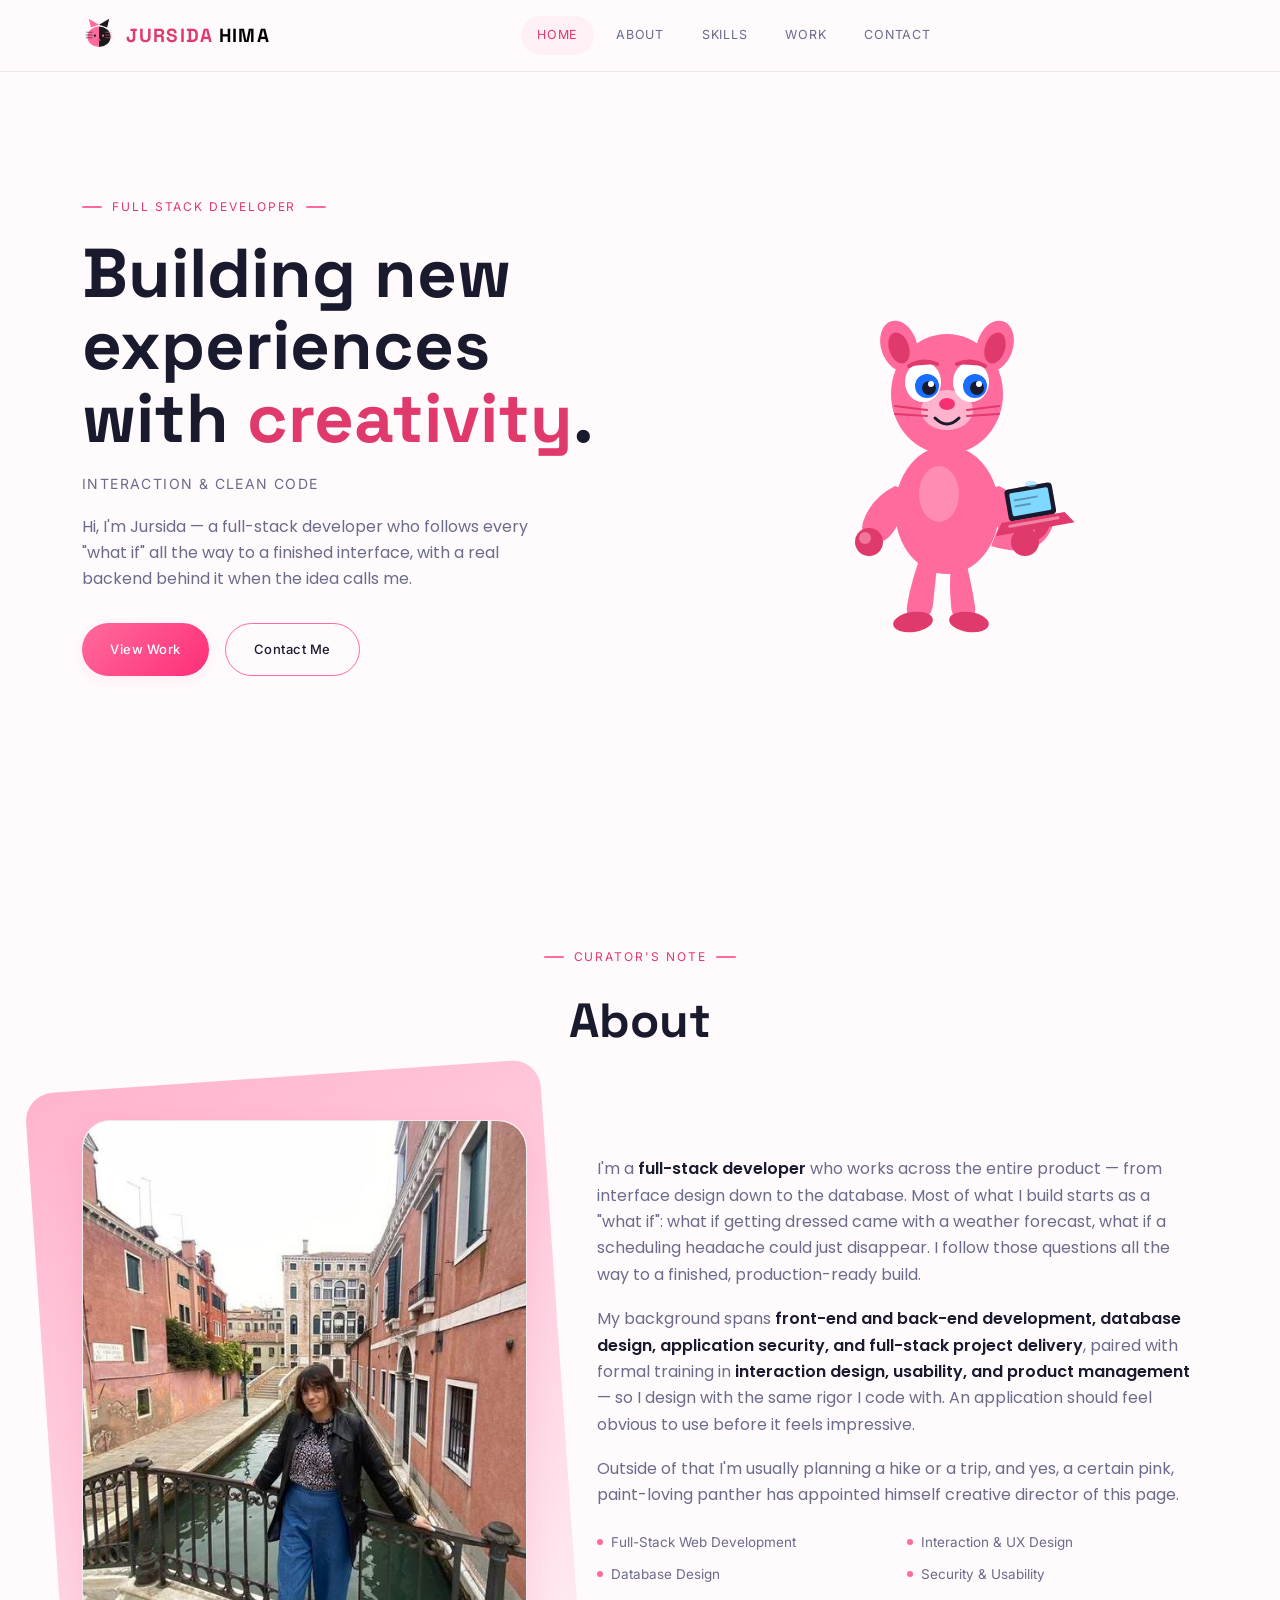
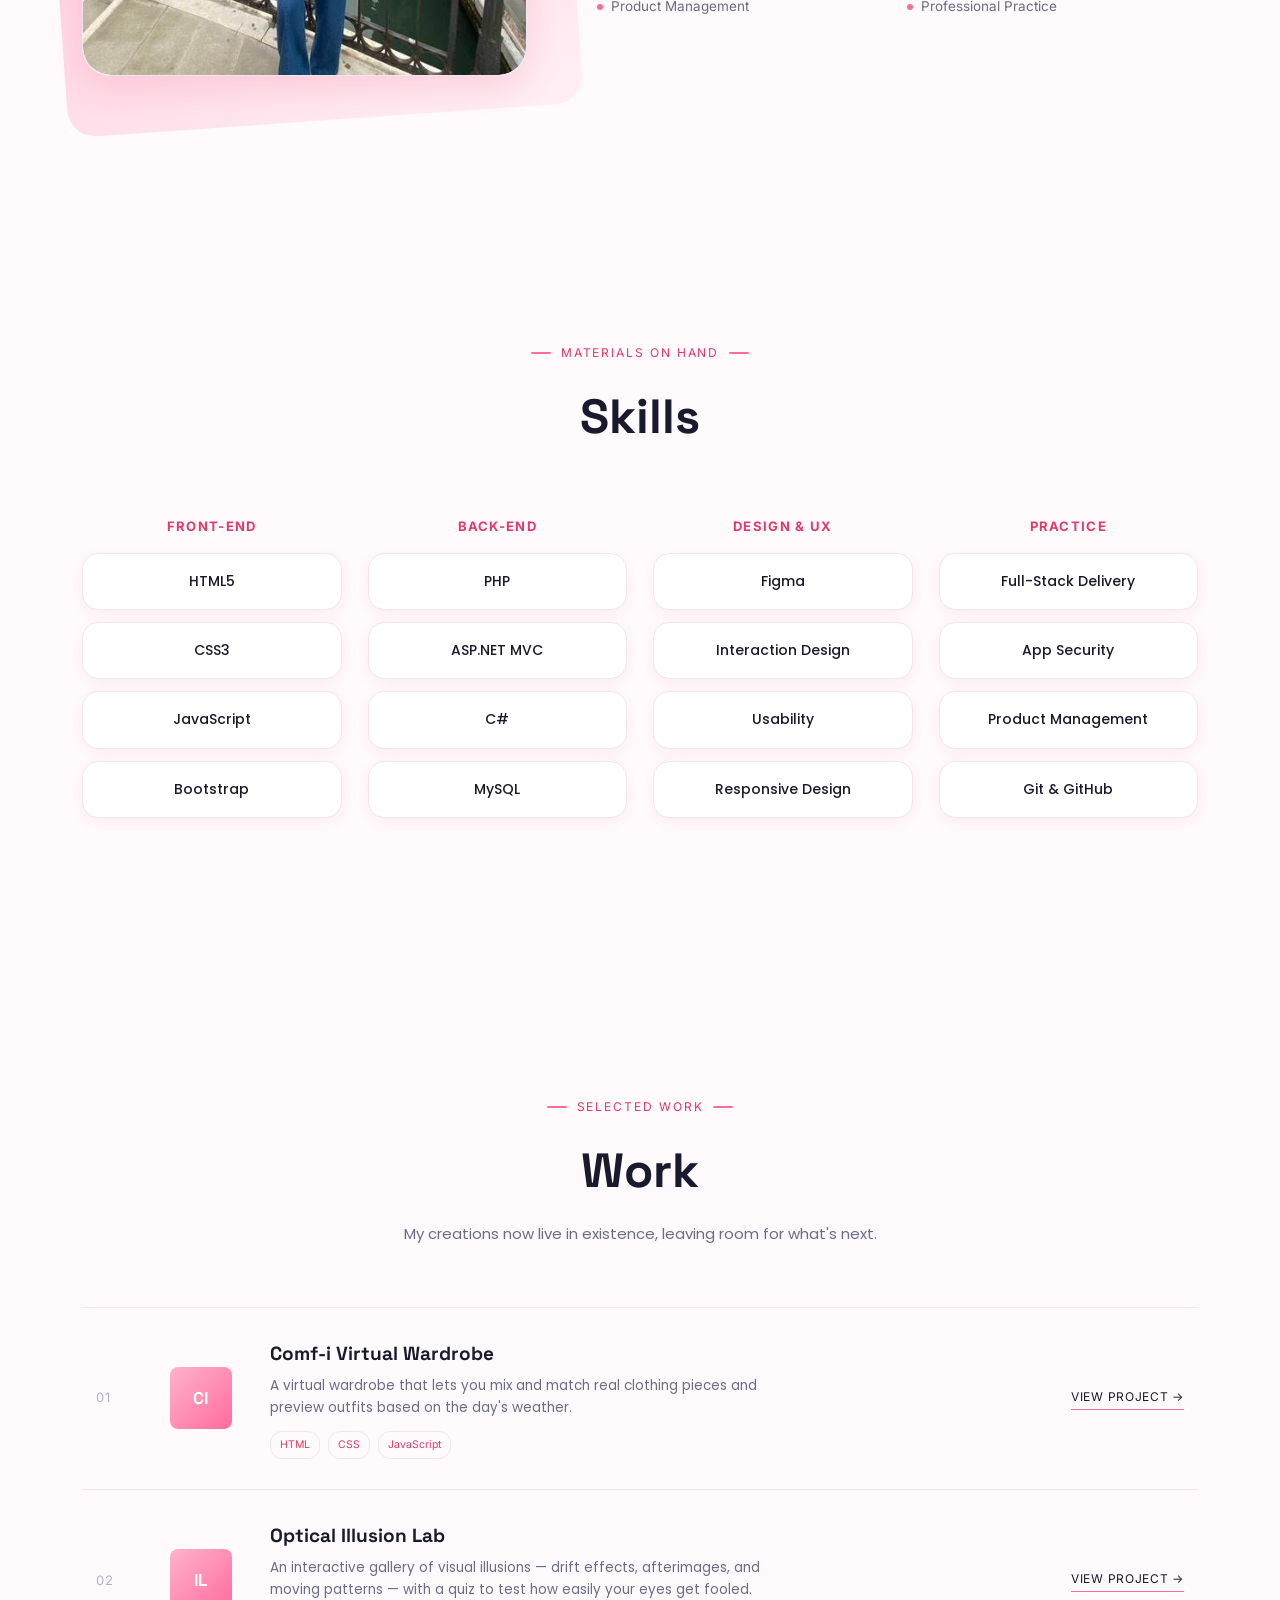
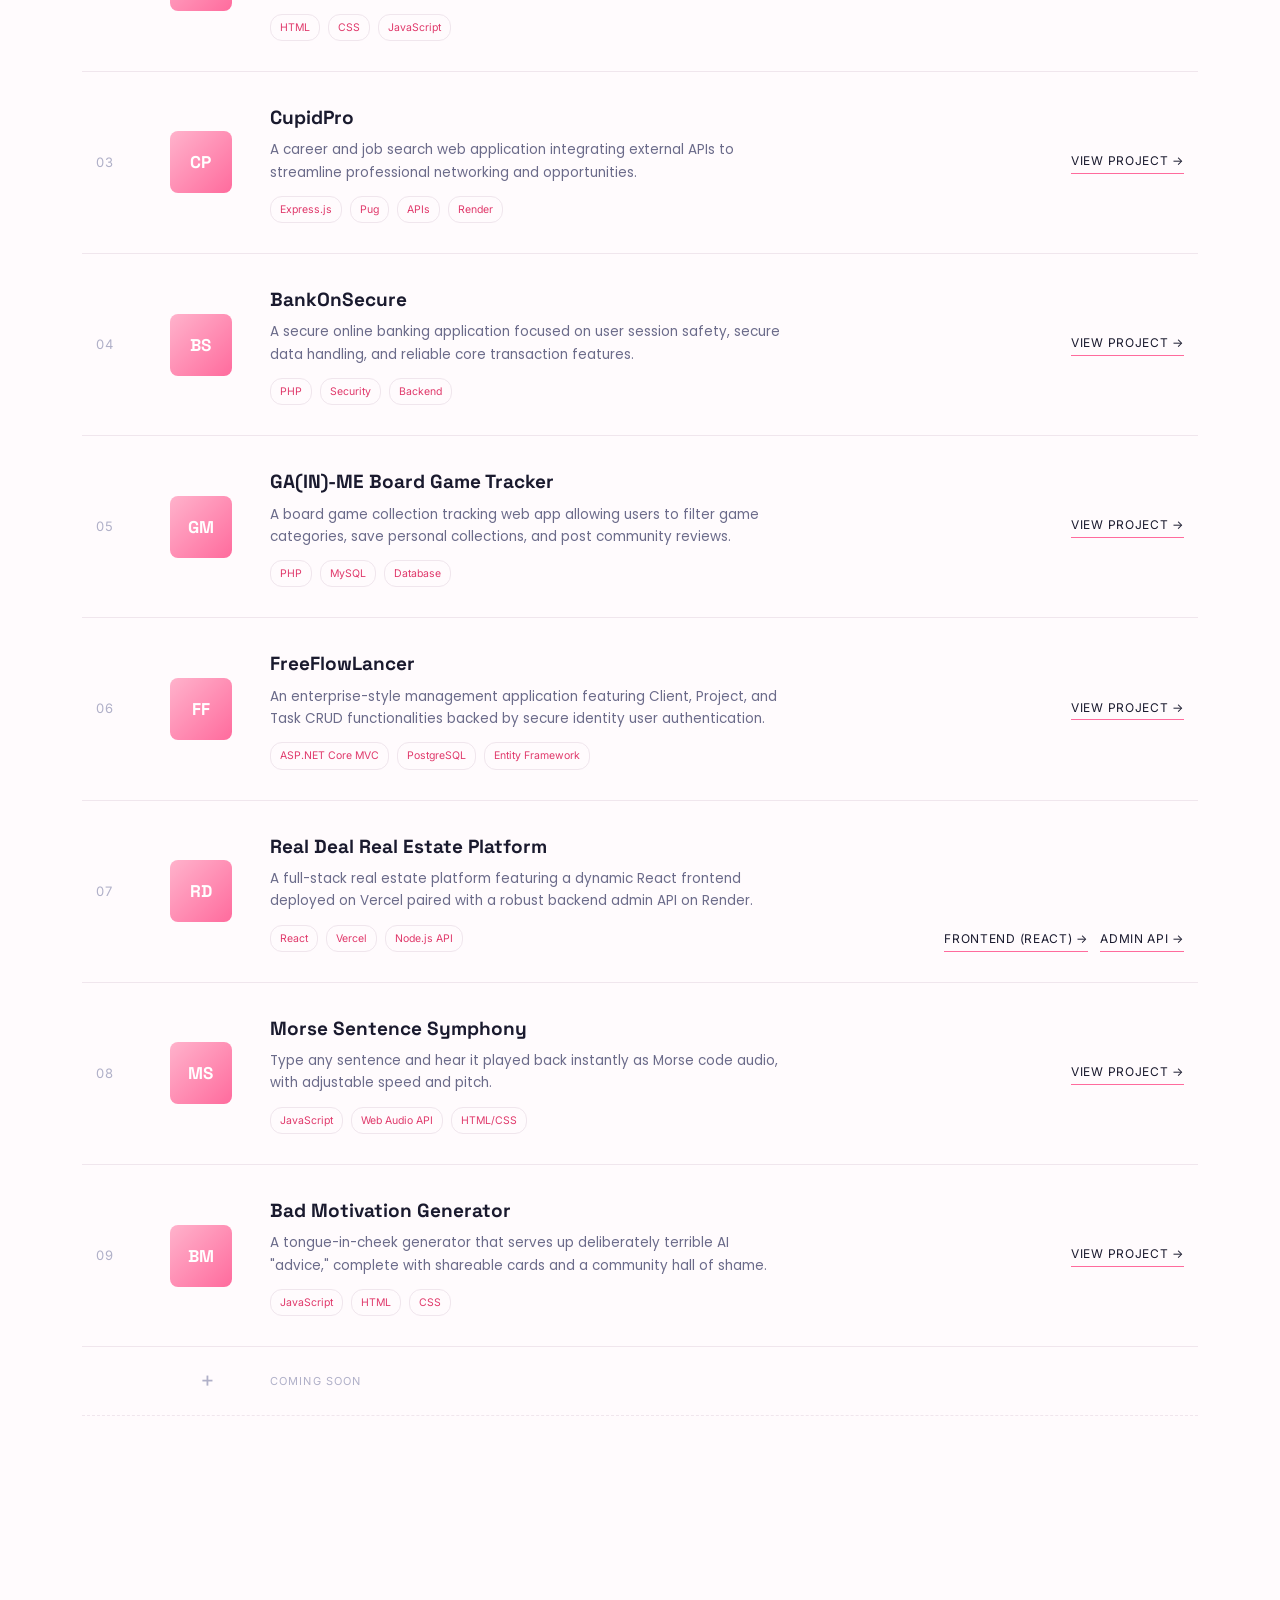
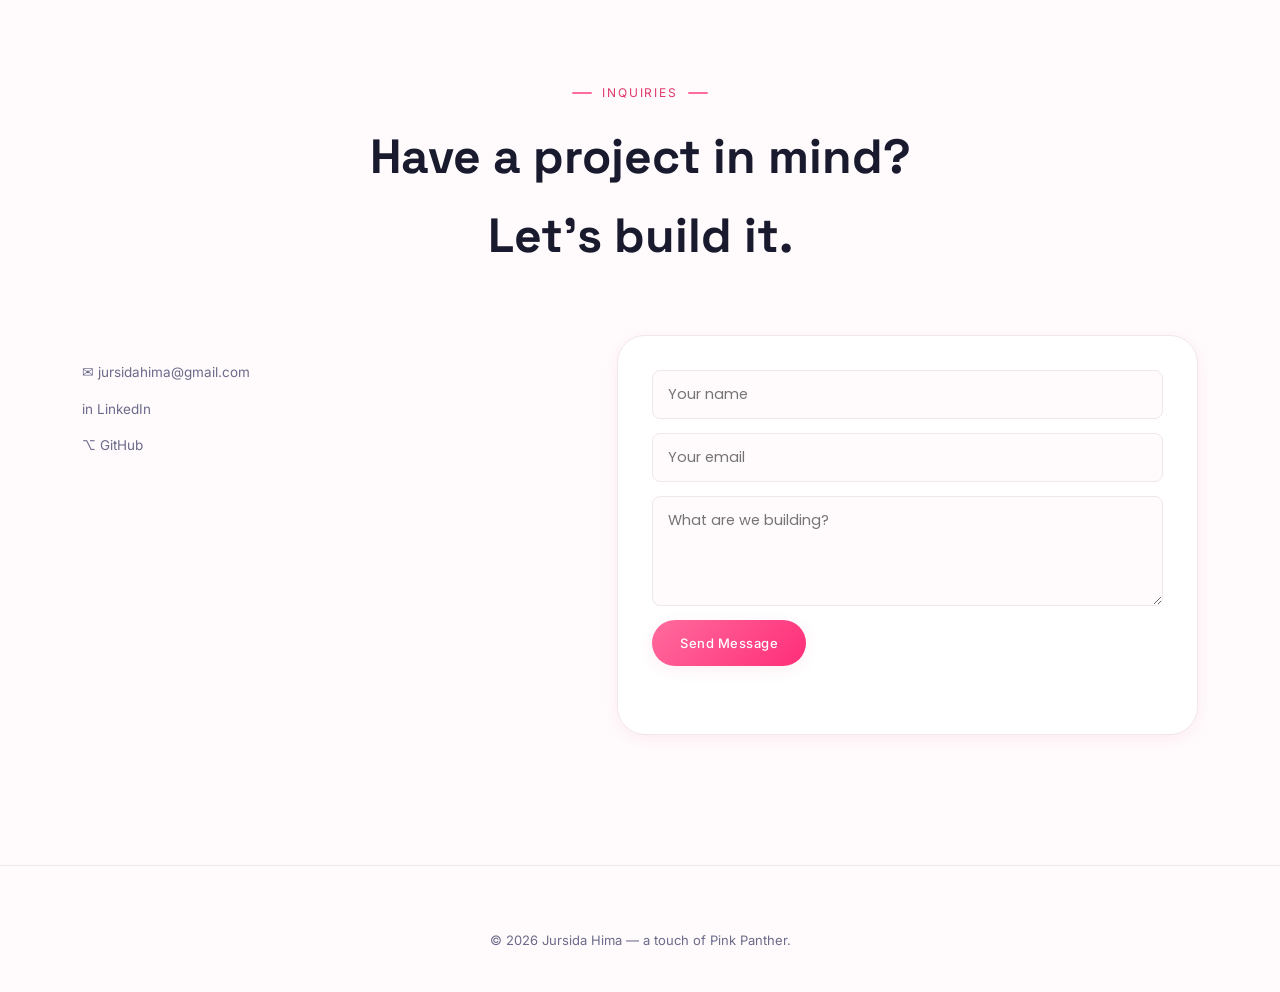
==== js/index.html @ 53a4482f "Add new Projects" ====
<!doctype html>
<html lang="en">
  <head>
    <meta charset="UTF-8" />
    <title>Jursida Hima — Portfolio</title>

    <!-- Fonts -->
    <link rel="preconnect" href="https://fonts.googleapis.com" />
    <link rel="preconnect" href="https://fonts.gstatic.com" crossorigin />
    <link
      href="https://fonts.googleapis.com/css2?family=Poppins:wght@300;400;500;600;700;800&family=Space+Grotesk:wght@300;400;500;600;700&family=Inter:wght@300;400;500;600&display=swap"
      rel="stylesheet"
    />

    <!-- Stylesheets -->
    <link rel="stylesheet" href="css/style.css" />
    <link rel="stylesheet" href="css/animations.css" />
    <link rel="stylesheet" href="css/responsive.css" />
  </head>
  <body class="theme-light" data-active-section="home">
    <a
      href="#home"
      class="skip-link"
      style="
        position: absolute;
        left: -999px;
        top: 0;
        z-index: 9999;
        background: #ff6b9d;
        color: #fff;
        padding: 12px 18px;
        font-family: &quot;Inter&quot;, sans-serif;
        font-size: 13px;
      "
      >Skip to content</a
    >

    <!--  Loading screen  -->
    <div id="loading-screen">
      <h1 class="loader-title">
        <span style="animation-delay: 0.05s">J</span
        ><span style="animation-delay: 0.1s">u</span
        ><span style="animation-delay: 0.15s">r</span
        ><span style="animation-delay: 0.2s">s</span
        ><span style="animation-delay: 0.25s">i</span
        ><span style="animation-delay: 0.3s">d</span
        ><span style="animation-delay: 0.35s">a</span>
      </h1>
      <div class="loader-bar-track"><div class="loader-bar"></div></div>
    </div>

    <!--  Custom cursor  -->
    <!-- <div id="cursor-dot" aria-hidden="true"></div>
<div id="cursor-ring" aria-hidden="true"></div> -->

    <!--  Paint wipe overlay (plays on nav navigation)  -->
    <div id="paint-overlay" aria-hidden="true">
      <svg viewBox="0 0 400 800" preserveAspectRatio="none">
        <defs>
          <linearGradient id="ppOverlayGrad" x1="0" y1="0" x2="1" y2="0">
            <stop offset="0%" stop-color="#E0396B" />
            <stop offset="45%" stop-color="#FF6B9D" />
            <stop offset="100%" stop-color="#FFB3CC" />
          </linearGradient>
        </defs>
        <path
          class="plate"
          d="M0,0 L370,0 L400,30 L378,60 L400,95 L382,140 L400,190 L385,240 L400,300 L388,360 L400,420 L384,480 L400,540 L390,600 L400,660 L382,720 L400,760 L400,800 L0,800 Z"
        />
      </svg>
    </div>

    <!--  Nav  -->
    <header id="main-nav">
      <div class="nav-inner">
        <a href="#home" class="brand" data-section="home">
          <img
            src="assets/svg/cat-logo.svg"
            alt="Half rose, half black cat logo"
          />
          <span class="brand-name" style="color: #e0396b"
            >JURSIDA <span style="color: black">HIMA</span></span
          >
        </a>

        <ul class="nav-links" id="nav-links">
          <li>
            <a href="#home" class="nav-link active" data-section="home">Home</a>
          </li>
          <li>
            <a href="#about" class="nav-link" data-section="about">About</a>
          </li>
          <li>
            <a href="#skills" class="nav-link" data-section="skills">Skills</a>
          </li>
          <li>
            <a href="#portfolio" class="nav-link" data-section="portfolio"
              >Work</a
            >
          </li>
          <li>
            <a href="#contact" class="nav-link" data-section="contact"
              >Contact</a
            >
          </li>
        </ul>

        <div class="nav-utils">
          <button
            class="nav-hamburger"
            id="nav-hamburger"
            aria-label="Toggle menu"
            aria-expanded="false"
          >
            <span></span><span></span><span></span>
          </button>
        </div>
      </div>
    </header>

    <main>
      <!--  Home  -->
      <section id="home" class="section">
        <div class="wrap home-grid">
          <div class="home-copy">
            <span class="eyebrow home-eyebrow">Full Stack Developer</span>
            <h1 class="home-title">
              Building new experiences with
              <span class="accent">creativity</span>.
            </h1>
            <p class="home-role">Interaction &amp; clean code</p>
            <p class="home-desc">
              Hi, I'm Jursida — a full-stack developer who follows every "what
              if" all the way to a finished interface, with a real backend
              behind it when the idea calls me.
            </p>
            <div class="home-actions">
              <a
                href="#portfolio"
                class="btn btn-primary"
                data-section="portfolio"
                >View Work</a
              >
              <a href="#contact" class="btn btn-outline" data-section="contact"
                >Contact Me</a
              >
            </div>
          </div>

          <div class="home-visual">
            <div class="home-avatar-wrap">
              <img
                id="pp-character"
                class="pp-img pp-idle"
                src="assets/svg/pink-panther.svg"
                alt="Illustrated cat mascot, holding a laptop"
              />
            </div>
          </div>
        </div>
      </section>

      <!--  About  -->
      <section id="about" class="section">
        <div class="wrap">
          <div class="section-head" data-reveal>
            <span class="eyebrow">Curator's note</span>
            <h2>About</h2>
          </div>
          <div class="about-grid">
            <div class="about-image-wrap" data-reveal>
              <div class="about-image-splash" aria-hidden="true"></div>
              <div class="about-image-frame">
                <img
                  src="assets/images/profile.jpg"
                  alt="Jursida Hima"
                  style="
                    width: 100%;
                    height: 100%;
                    object-fit: cover;
                    border-radius: inherit;
                  "
                />
              </div>
            </div>
            <div class="about-copy" data-reveal>
              <p>
                I'm a <strong>full-stack developer</strong> who works across the
                entire product — from interface design down to the database.
                Most of what I build starts as a "what if": what if getting
                dressed came with a weather forecast, what if a scheduling
                headache could just disappear. I follow those questions all the
                way to a finished, production-ready build.
              </p>
              <p>
                My background spans
                <strong
                  >front-end and back-end development, database design,
                  application security, and full-stack project delivery</strong
                >, paired with formal training in
                <strong
                  >interaction design, usability, and product management</strong
                >
                — so I design with the same rigor I code with. An application
                should feel obvious to use before it feels impressive.
              </p>
              <p>
                Outside of that I'm usually planning a hike or a trip, and yes,
                a certain pink, paint-loving panther has appointed himself
                creative director of this page.
              </p>
              <ul class="about-list">
                <li>Full-Stack Web Development</li>
                <li>Interaction &amp; UX Design</li>
                <li>Database Design</li>
                <li>Security &amp; Usability</li>
                <li>Product Management</li>
                <li>Professional Practice</li>
              </ul>
            </div>
          </div>
        </div>
      </section>

      <!--  Skills  -->
      <section id="skills" class="section">
        <div class="wrap">
          <div class="section-head" data-reveal>
            <span class="eyebrow">Materials on hand</span>
            <h2>Skills</h2>
          </div>
          <div class="skill-cols" data-reveal>
            <div class="skill-cat">
              <h3>Front-End</h3>
              <div class="skill-card">HTML5</div>
              <div class="skill-card">CSS3</div>
              <div class="skill-card">JavaScript</div>
              <div class="skill-card">Bootstrap</div>
            </div>
            <div class="skill-cat">
              <h3>Back-End</h3>
              <div class="skill-card">PHP</div>
              <div class="skill-card">ASP.NET MVC</div>
              <div class="skill-card">C#</div>
              <div class="skill-card">MySQL</div>
            </div>
            <div class="skill-cat">
              <h3>Design &amp; UX</h3>
              <div class="skill-card">Figma</div>
              <div class="skill-card">Interaction Design</div>
              <div class="skill-card">Usability</div>
              <div class="skill-card">Responsive Design</div>
            </div>
            <div class="skill-cat">
              <h3>Practice</h3>
              <div class="skill-card">Full-Stack Delivery</div>
              <div class="skill-card">App Security</div>
              <div class="skill-card">Product Management</div>
              <div class="skill-card">Git &amp; GitHub</div>
            </div>
          </div>
        </div>
      </section>

      <!--  Portfolio  -->
      <section id="portfolio" class="section">
        <div class="wrap">
          <div class="section-head" data-reveal>
            <span class="eyebrow">Selected work</span>
            <h2>Work</h2>
            <p>
              My creations now live in existence, leaving room for what's next.
            </p>
          </div>
          <div class="grid-projects" data-reveal>
            <div class="project-card">
              <span class="project-index">01</span>
              <div class="project-thumb">CI</div>
              <div class="project-info">
                <h3>Comf-i Virtual Wardrobe</h3>
                <p>
                  A virtual wardrobe that lets you mix and match real clothing
                  pieces and preview outfits based on the day's weather.
                </p>
                <div class="tag-row">
                  <span>HTML</span><span>CSS</span><span>JavaScript</span>
                </div>
              </div>
              <a
                class="project-link"
                href="https://jursidahima.github.io/Comf-i/"
                target="_blank"
                rel="noopener"
                >View Project →</a
              >
            </div>

            <div class="project-card">
              <span class="project-index">02</span>
              <div class="project-thumb">IL</div>
              <div class="project-info">
                <h3>Optical Illusion Lab</h3>
                <p>
                  An interactive gallery of visual illusions — drift effects,
                  afterimages, and moving patterns — with a quiz to test how
                  easily your eyes get fooled.
                </p>
                <div class="tag-row">
                  <span>HTML</span><span>CSS</span><span>JavaScript</span>
                </div>
              </div>
              <a
                class="project-link"
                href="https://jursidahima.github.io/optical-illusion/"
                target="_blank"
                rel="noopener"
                >View Project →</a
              >
            </div>

            <div class="project-card">
              <span class="project-index">03</span>
              <div class="project-thumb">CP</div>
              <div class="project-info">
                <h3>CupidPro</h3>
                <p>
                  A career and job search web application integrating external
                  APIs to streamline professional networking and opportunities.
                </p>
                <div class="tag-row">
                  <span>Express.js</span><span>Pug</span><span>APIs</span
                  ><span>Render</span>
                </div>
              </div>
              <a
                class="project-link"
                href="https://cupidpro.onrender.com/"
                target="_blank"
                rel="noopener"
                >View Project →</a
              >
            </div>

            <div class="project-card">
              <span class="project-index">04</span>
              <div class="project-thumb">BS</div>
              <div class="project-info">
                <h3>BankOnSecure</h3>
                <p>
                  A secure online banking application focused on user session
                  safety, secure data handling, and reliable core transaction
                  features.
                </p>
                <div class="tag-row">
                  <span>PHP</span><span>Security</span><span>Backend</span>
                </div>
              </div>
              <a
                class="project-link"
                href="https://bankonsecure.infy.click/"
                target="_blank"
                rel="noopener"
                >View Project →</a
              >
            </div>

            <div class="project-card">
              <span class="project-index">05</span>
              <div class="project-thumb">GM</div>
              <div class="project-info">
                <h3>GA(IN)-ME Board Game Tracker</h3>
                <p>
                  A board game collection tracking web app allowing users to
                  filter game categories, save personal collections, and post
                  community reviews.
                </p>
                <div class="tag-row">
                  <span>PHP</span><span>MySQL</span><span>Database</span>
                </div>
              </div>
              <a
                class="project-link"
                href="https://gainme.my-board.org/"
                target="_blank"
                rel="noopener"
                >View Project →</a
              >
            </div>

            <div class="project-card">
              <span class="project-index">06</span>
              <div class="project-thumb">FF</div>
              <div class="project-info">
                <h3>FreeFlowLancer</h3>
                <p>
                  An enterprise-style management application featuring Client,
                  Project, and Task CRUD functionalities backed by secure
                  identity user authentication.
                </p>
                <div class="tag-row">
                  <span>ASP.NET Core MVC</span><span>PostgreSQL</span
                  ><span>Entity Framework</span>
                </div>
              </div>
              <a
                class="project-link"
                href="https://student-freeflowlancer-last-2-e3c7.classdev.courses/"
                target="_blank"
                rel="noopener"
                >View Project →</a
              >
            </div>

            <div class="project-card">
              <span class="project-index">07</span>
              <div class="project-thumb">RD</div>
              <div class="project-info">
                <h3>Real Deal Real Estate Platform</h3>
                <p>
                  A full-stack real estate platform featuring a dynamic React
                  frontend deployed on Vercel paired with a robust backend admin
                  API on Render.
                </p>
                <div class="tag-row">
                  <span>React</span><span>Vercel</span><span>Node.js API</span>
                </div>
              </div>
              <div
                style="
                  display: flex;
                  gap: 12px;
                  margin-top: auto;
                  flex-wrap: wrap;
                "
              >
                <a
                  class="project-link"
                  href="https://realdeal-frontend.vercel.app"
                  target="_blank"
                  rel="noopener"
                  >Frontend (React) →</a
                >
                <a
                  class="project-link"
                  href="https://real-deal-admin.onrender.com"
                  target="_blank"
                  rel="noopener"
                  >Admin API →</a
                >
              </div>
            </div>

            <div class="project-card">
              <span class="project-index">08</span>
              <div class="project-thumb">MS</div>
              <div class="project-info">
                <h3>Morse Sentence Symphony</h3>
                <p>
                  Type any sentence and hear it played back instantly as Morse
                  code audio, with adjustable speed and pitch.
                </p>
                <div class="tag-row">
                  <span>JavaScript</span><span>Web Audio API</span
                  ><span>HTML/CSS</span>
                </div>
              </div>
              <a
                class="project-link"
                href="https://jursidahima.github.io/morse-symphony/"
                target="_blank"
                rel="noopener"
                >View Project →</a
              >
            </div>

            <div class="project-card">
              <span class="project-index">09</span>
              <div class="project-thumb">BM</div>
              <div class="project-info">
                <h3>Bad Motivation Generator</h3>
                <p>
                  A tongue-in-cheek generator that serves up deliberately
                  terrible AI "advice," complete with shareable cards and a
                  community hall of shame.
                </p>
                <div class="tag-row">
                  <span>JavaScript</span><span>HTML</span><span>CSS</span>
                </div>
              </div>
              <a
                class="project-link"
                href="https://jursidahima.github.io/Bad-Motivation-Generator/"
                target="_blank"
                rel="noopener"
                >View Project →</a
              >
            </div>

            <div class="project-soon">
              <span class="plus">+</span><span>Coming Soon</span>
            </div>
          </div>
        </div>
      </section>

      <!--  Contact  -->
      <section id="contact" class="section">
        <div class="wrap">
          <div class="section-head" data-reveal>
            <span class="eyebrow">Inquiries</span>
            <h2>Have a project in mind? Let's build it.</h2>
          </div>
          <div class="contact-grid" data-reveal>
            <div>
              <div class="contact-links">
                <a href="mailto:jursidahima@gmail.com"
                  >✉ jursidahima@gmail.com</a
                >
                <a
                  href="https://www.linkedin.com/in/jursida-hima-0a38a23a5/"
                  target="_blank"
                  rel="noopener"
                  >in LinkedIn</a
                >
                <a
                  href="https://github.com/JursidaHima"
                  target="_blank"
                  rel="noopener"
                  >⌥ GitHub</a
                >
              </div>
            </div>
            <form class="contact-form" id="contact-form">
              <input type="text" name="name" placeholder="Your name" required />
              <input
                type="email"
                name="email"
                placeholder="Your email"
                required
              />
              <textarea
                name="message"
                placeholder="What are we building?"
                required
              ></textarea>
              <button type="submit" class="btn btn-primary submit-btn">
                Send Message
              </button>
              <span class="form-note" id="form-note"
                >Message received — I'll get back to you soon.</span
              >
            </form>
          </div>
        </div>
      </section>
    </main>

    <button id="back-to-top" aria-label="Back to top">
      <svg
        viewBox="0 0 24 24"
        fill="none"
        stroke-width="2"
        stroke-linecap="round"
        stroke-linejoin="round"
      >
        <line x1="12" y1="19" x2="12" y2="5"></line>
        <polyline points="5 12 12 5 19 12"></polyline>
      </svg>
    </button>

    <footer>
      <div class="wrap">
        <p class="footer-text">
          © 2026 Jursida Hima — a touch of Pink Panther.
        </p>
      </div>
    </footer>

    <script src="js/main.js"></script>
  </body>
</html>
---- js/css/style.css ----
/* ============================================================
   PINK PANTHER PORTFOLIO — style.css
   Base styles, variables, typography, layout, all sections
   ============================================================ */

/* ── CSS Variables (structural only — colors are hardcoded throughout) ── */
:root {
  /* Typography */
  --font-head:      'Space Grotesk', sans-serif;
  --font-body:      'Poppins', sans-serif;
  --font-mono:      'Inter', monospace;

  /* Spacing / shape */
  --radius-sm:      8px;
  --radius-md:      16px;
  --radius-lg:      28px;
  --shadow-sm:      0 4px 16px rgba(224,57,107,0.08);
  --shadow-md:      0 12px 34px rgba(224,57,107,0.14);
  --shadow-lg:      0 24px 60px rgba(224,57,107,0.18);

  /* Easing */
  --ease-paint:     cubic-bezier(.65,.05,.36,1);
  --ease-bounce:    cubic-bezier(.34,1.56,.64,1);

  /* Z-index scale */
  --z-nav:          6000;
  --z-overlay:      7000;
  --z-pp:           5000;
  --z-cursor:       9000;
}



/* ── Reset ── */
*, *::before, *::after { box-sizing: border-box; margin: 0; padding: 0; }
html { scroll-behavior: smooth; scroll-padding-top: 90px; }
@media (prefers-reduced-motion: reduce) {
  html { scroll-behavior: auto; }
  *, *::before, *::after { animation-duration: 0.001ms !important; animation-iteration-count: 1 !important; transition-duration: 0.001ms !important; }
}

body {
  background: #FFFBFD;
  color: #1A1A2E;
  font-family: var(--font-body);
  line-height: 1.65;
  -webkit-font-smoothing: antialiased;
  overflow-x: hidden;
  transition: background .4s var(--ease-paint), color .4s var(--ease-paint);
}

a { color: inherit; text-decoration: none; }
img, svg { display: block; max-width: 100%; }
::selection { background: #FF6B9D; color: #fff; }
:focus-visible { outline: 2px solid #E0396B; outline-offset: 3px; border-radius: 4px; }

.skip-link:focus {
  left: 16px !important; top: 16px !important;
}

.wrap { max-width: 1180px; margin: 0 auto; padding: 0 32px; }
.section { padding: 130px 0; position: relative; }
/* Home has its own full-height layout (below) so it shouldn't stack the
   generic section padding on top of it — that combination was pushing the
   hero content far down the page and leaving a big empty gap under the nav. */
#home.section { padding: 0; }
.section-head { text-align: center; max-width: 620px; margin: 0 auto 60px; }
.eyebrow {
  display: inline-flex; align-items: center; gap: 10px;
  font-family: var(--font-mono); font-size: 12px; letter-spacing: .16em; text-transform: uppercase;
  color: #E0396B; margin-bottom: 14px;
}
.eyebrow::before, .eyebrow::after { content: ""; width: 20px; height: 2px; background: #FF6B9D; border-radius: 2px; }
.section-head h2 { font-family: var(--font-head); font-size: clamp(1.9rem, 4vw, 3rem); font-weight: 700; }
.section-head p { color: #6B6B8A; margin-top: 12px; font-size: 15px; }

.btn {
  display: inline-flex; align-items: center; gap: 8px;
  font-family: var(--font-mono); font-size: 13px; font-weight: 500; letter-spacing: .04em;
  padding: 15px 28px; border-radius: 40px; transition: transform .3s var(--ease-bounce), box-shadow .3s var(--ease-paint), background .3s;
  cursor: pointer; border: none;
}
.btn-primary { background: linear-gradient(135deg, #FF6B9D, #FF2D78); color: #fff; box-shadow: var(--shadow-sm); }
.btn-primary:hover { transform: translateY(-3px) scale(1.02); box-shadow: var(--shadow-md); }
.btn-outline { border: 1.5px solid #FF6B9D; color: #1A1A2E; background: transparent; }
.btn-outline:hover { background: #FFF0F5; transform: translateY(-3px); }

/* ── Loading screen ── */
#loading-screen {
  position: fixed; inset: 0; z-index: 9999; background: #FFFBFD;
  display: flex; flex-direction: column; align-items: center; justify-content: center; gap: 22px;
  transition: opacity .6s var(--ease-paint), visibility .6s;
}
#loading-screen.hidden { opacity: 0; visibility: hidden; pointer-events: none; }
.loader-title { font-family: var(--font-head); font-size: clamp(1.6rem, 4vw, 2.4rem); font-weight: 700; display: flex; gap: 2px; }
.loader-title span { opacity: 0; transform: translateY(14px); animation: letterIn .5s var(--ease-bounce) forwards; color: #E0396B; }
@keyframes letterIn { to { opacity: 1; transform: translateY(0); } }
.loader-bar-track { width: 220px; height: 4px; border-radius: 4px; background: #F0E6ED; overflow: hidden; }
.loader-bar { width: 0%; height: 100%; background: linear-gradient(90deg, #FF6B9D, #FF2D78); border-radius: 4px; transition: width .3s var(--ease-paint); }

/* ── Custom cursor ── */
#cursor-dot, #cursor-ring { position: fixed; top: 0; left: 0; pointer-events: none; z-index: var(--z-cursor); border-radius: 50%; transform: translate(-50%,-50%); }
#cursor-dot { width: 8px; height: 8px; background: #E0396B; transition: transform .1s; }
#cursor-ring { width: 34px; height: 34px; border: 1.5px solid #FF6B9D; transition: transform .15s var(--ease-paint), width .2s, height .2s; }
#cursor-ring.grow { width: 54px; height: 54px; background: rgba(255,107,157,0.12); }
@media (hover: none) { #cursor-dot, #cursor-ring { display: none; } }

/* ── Paint wipe overlay ── */
#paint-overlay {
  position: fixed; inset: 0; z-index: var(--z-overlay); pointer-events: none;
  transform: translateX(-100%);
}
#paint-overlay.animating { animation: paintPass 1s var(--ease-paint) forwards; }
@keyframes paintPass {
  0%   { transform: translateX(-100%); }
  50%  { transform: translateX(0%); }
  100% { transform: translateX(100%); }
}
#paint-overlay svg { width: 100%; height: 100%; }
#paint-overlay .plate { fill: url(#ppOverlayGrad); }

/* ── Nav ── */
#main-nav {
  position: fixed; top: 0; left: 0; right: 0; z-index: var(--z-nav);
  background: rgba(255,251,253,0.7); backdrop-filter: blur(14px) saturate(160%);
  border-bottom: 1px solid #F0E6ED; transition: background .3s, border-color .3s;
}
body.theme-dark #main-nav { background: rgba(21,19,26,0.75); }
#main-nav.scrolled { box-shadow: var(--shadow-sm); }
.nav-inner { display: flex; align-items: center; justify-content: space-between; padding: 16px 32px; max-width: 1180px; margin: 0 auto; }
.brand { display: flex; align-items: center; gap: 10px; }
.brand img { width: 34px; height: 34px; }
.brand-name {
  font-family: var(--font-head); font-weight: 700; font-size: 19px;
  letter-spacing: .06em; text-transform: uppercase;
}
.brand span { color: #E0396B; }

.nav-links { display: flex; align-items: center; gap: 6px; list-style: none; }
.nav-link {
  position: relative; display: inline-block; padding: 9px 16px; border-radius: 20px;
  font-family: var(--font-mono); font-size: 12.5px; letter-spacing: .06em; text-transform: uppercase;
  color: #6B6B8A; transition: color .3s;
}
.nav-link::before {
  content: ""; position: absolute; inset: 0; border-radius: 20px; background: #FFF0F5;
  transform: scaleX(0); transform-origin: left center; transition: transform .3s var(--ease-paint); z-index: -1;
}
.nav-link:hover, .nav-link.active { color: #E0396B; }
.nav-link:hover::before, .nav-link.active::before { transform: scaleX(1); }

.nav-utils { display: flex; align-items: center; gap: 10px; }
.icon-btn {
  width: 38px; height: 38px; border-radius: 50%; border: 1px solid #F0E6ED; background: #FFFFFF;
  display: flex; align-items: center; justify-content: center; cursor: pointer; transition: border-color .3s, transform .3s;
}
.icon-btn:hover { border-color: #FF6B9D; transform: translateY(-2px); }
.icon-btn svg { width: 17px; height: 17px; stroke: #1A1A2E; }

.nav-hamburger { display: none; flex-direction: column; gap: 5px; width: 38px; height: 38px; border: none; background: none; cursor: pointer; align-items: center; justify-content: center; }
.nav-hamburger span { width: 20px; height: 2px; background: #1A1A2E; border-radius: 2px; transition: transform .3s, opacity .3s; }
.nav-overlay { position: fixed; inset: 0; z-index: 6500; background: rgba(26,26,46,0.35); opacity: 0; pointer-events: none; transition: opacity .3s; }
.nav-overlay.visible { opacity: 1; pointer-events: auto; }

/* ── Home / hero ── */
.home-grid { display: grid; grid-template-columns: 1.05fr .95fr; align-items: center; gap: 60px; min-height: calc(100vh - 90px); padding-top: 90px; }
.home-eyebrow { display: inline-flex; }
.home-title { font-family: var(--font-head); font-weight: 700; font-size: clamp(2.6rem, 5.4vw, 4.4rem); line-height: 1.05; margin: 6px 0 18px; }
.home-title .accent { color: #E0396B; }
.home-role { font-family: var(--font-mono); font-size: 14px; letter-spacing: .1em; text-transform: uppercase; color: #6B6B8A; margin-bottom: 18px; }
.home-desc { color: #6B6B8A; font-size: 16px; max-width: 48ch; margin-bottom: 30px; }
.home-actions { display: flex; gap: 16px; flex-wrap: wrap; margin-bottom: 34px; }
.home-tags { display: flex; gap: 10px; flex-wrap: wrap; }
.home-tags span { font-family: var(--font-mono); font-size: 11px; padding: 7px 13px; border-radius: 16px; border: 1px solid #F0E6ED; color: #6B6B8A; background: #FFFFFF; }

.home-visual { position: relative; display: flex; align-items: center; justify-content: center; }
.home-avatar-wrap { position: relative; width: 400px; height: 400px; }
.home-avatar-wrap .pp-img { position: relative; z-index: 1; width: 100%; height: 100%; }

.home-floating-badge {
  position: absolute; z-index: 2; display: flex; align-items: center; gap: 8px;
  background: #FFFFFF; border: 1px solid #F0E6ED; border-radius: 16px;
  padding: 10px 14px; box-shadow: var(--shadow-sm); font-family: var(--font-mono); font-size: 12px;
  animation: badgeFloat 5s ease-in-out infinite;
}
.badge-top { top: 4%; left: -10%; }
.badge-bottom { bottom: 6%; right: -8%; animation-delay: 1s; }
@keyframes badgeFloat { 0%,100% { transform: translateY(0); } 50% { transform: translateY(-10px); } }

/* ── About ── */
.about-grid { display: grid; grid-template-columns: .85fr 1.15fr; gap: 70px; align-items: center; }
.about-image-wrap { position: relative; }
.about-image-splash {
  position: absolute; inset: -8%; z-index: 0; border-radius: var(--radius-lg);
  background: linear-gradient(155deg, #FFB3CC, #FFF0F5);
  transform: rotate(-4deg);
}
.about-image-frame {
  position: relative; z-index: 1; border-radius: var(--radius-lg); overflow: hidden;
  aspect-ratio: 4/5; background: #FFFFFF; border: 1px solid #F0E6ED;
  display: flex; align-items: center; justify-content: center; box-shadow: var(--shadow-md);
  font-family: var(--font-head); font-size: 56px; font-weight: 700; color: #E0396B;
}
/* Swap the initials above for <img src="assets/images/your-photo.jpg" alt="Jursida Hima"> when ready */

.about-copy p { color: #6B6B8A; font-size: 16px; margin-bottom: 18px; max-width: 62ch; }
.about-copy p strong { color: #1A1A2E; font-weight: 600; }
.about-list { list-style: none; display: grid; grid-template-columns: 1fr 1fr; gap: 10px 20px; margin: 22px 0; }
.about-list li { font-family: var(--font-mono); font-size: 13.5px; color: #6B6B8A; display: flex; align-items: center; gap: 8px; }
.about-list li::before { content: ""; width: 6px; height: 6px; border-radius: 50%; background: #FF6B9D; }
.materials-label { display: block; font-family: var(--font-mono); font-size: 11px; letter-spacing: .14em; text-transform: uppercase; color: #E0396B; margin: 20px 0 10px; }
.chips { display: flex; flex-wrap: wrap; gap: 10px; }
.chips span { font-family: var(--font-mono); font-size: 12px; padding: 8px 14px; border-radius: 20px; border: 1px solid #F0E6ED; background: #FFFFFF; color: #6B6B8A; }

/* ── Skills ── */
.skill-cols { display: grid; grid-template-columns: repeat(4, 1fr); gap: 26px; }
.skill-cat h3 { font-family: var(--font-mono); font-size: 13px; text-transform: uppercase; letter-spacing: .1em; color: #E0396B; text-align: center; margin-bottom: 16px; }
.skill-card {
  background: #FFFFFF; border: 1px solid #F0E6ED; border-radius: var(--radius-md);
  padding: 16px 12px; text-align: center; font-weight: 500; font-size: 14px; margin-bottom: 12px;
  box-shadow: var(--shadow-sm); animation: cardFloat 5s ease-in-out infinite;
}
@keyframes cardFloat { 0%,100% { transform: translateY(0); } 50% { transform: translateY(-7px); } }
.skill-card:nth-child(2n) { animation-delay: .5s; }
.skill-card:nth-child(3n) { animation-delay: 1s; }
.skill-card:nth-child(4n) { animation-delay: 1.5s; }

/* ── Work ── */
.grid-projects { display: flex; flex-direction: column; border-top: 1px solid #F0E6ED; }
.project-card {
  position: relative; display: grid; grid-template-columns: 48px 74px 1fr auto; align-items: center;
  gap: 26px; padding: 30px 14px; border-bottom: 1px solid #F0E6ED;
  z-index: 1; transition: background .3s, padding-left .3s;
}
.project-card::before {
  content: ""; position: absolute; left: 0; top: 0; bottom: 0; width: 3px; z-index: -1;
  background: linear-gradient(180deg, #FF6B9D, #FF2D78);
  transform: scaleY(0); transform-origin: top center; transition: transform .4s var(--ease-paint);
}
.project-card:hover { background: #FFF0F5; padding-left: 22px; }
.project-card:hover::before { transform: scaleY(1); }
.project-index {
  font-family: var(--font-mono); font-size: 13px; color: #B0B0C8; letter-spacing: .04em;
}
.project-thumb {
  width: 62px; height: 62px; border-radius: var(--radius-sm); flex-shrink: 0;
  background: linear-gradient(135deg, #FFB3CC, #FF6B9D);
  display: flex; align-items: center; justify-content: center; color: #fff;
  font-family: var(--font-head); font-weight: 700; font-size: 17px; letter-spacing: .01em;
}
.project-info h3 { font-family: var(--font-head); font-size: 19px; margin-bottom: 6px; }
.project-info p { color: #6B6B8A; font-size: 13.5px; margin-bottom: 12px; max-width: 520px; }
.tag-row { display: flex; flex-wrap: wrap; gap: 8px; }
.tag-row span { font-family: var(--font-mono); font-size: 10.5px; color: #E0396B; border: 1px solid #F0E6ED; padding: 4px 9px; border-radius: 12px; }
.project-link { font-family: var(--font-mono); font-size: 12px; text-transform: uppercase; letter-spacing: .06em; border-bottom: 1px solid #FF6B9D; padding-bottom: 2px; white-space: nowrap; justify-self: end; }
.project-link:hover { color: #E0396B; }

.project-soon {
  display: grid; grid-template-columns: 48px 74px 1fr; align-items: center; gap: 26px;
  padding: 22px 14px; border-bottom: 1px dashed #F0E6ED; color: #B0B0C8; transition: color .3s;
}
.project-soon:hover { color: #E0396B; }
.project-soon .plus { grid-column: 2; font-size: 24px; font-family: var(--font-head); line-height: 1; text-align: center; }
.project-soon span:last-child { font-family: var(--font-mono); font-size: 11px; text-transform: uppercase; letter-spacing: .1em; }

/* ── Contact ── */
.contact-grid { display: grid; grid-template-columns: .9fr 1.1fr; gap: 60px; align-items: start; }
.contact-links { display: flex; flex-direction: column; gap: 14px; margin-top: 26px; }
.contact-links a { display: flex; align-items: center; gap: 10px; font-family: var(--font-mono); font-size: 13.5px; color: #6B6B8A; transition: color .25s; }
.contact-links a:hover { color: #E0396B; }

.contact-form { display: flex; flex-direction: column; gap: 14px; background: #FFFFFF; border: 1px solid #F0E6ED; border-radius: var(--radius-lg); padding: 34px; box-shadow: var(--shadow-sm); }
.contact-form input, .contact-form textarea {
  width: 100%; border: 1px solid #F0E6ED; border-radius: var(--radius-sm); padding: 13px 15px;
  font-family: var(--font-body); font-size: 14.5px; background: #FFFBFD; color: #1A1A2E;
}
.contact-form input:focus, .contact-form textarea:focus { border-color: #FF6B9D; outline: none; }
.contact-form textarea { min-height: 110px; resize: vertical; }
.submit-btn { align-self: flex-start; position: relative; overflow: hidden; z-index: 1; }
.submit-btn::before {
  content: ""; position: absolute; inset: 0; z-index: -1; border-radius: 40px;
  background: linear-gradient(100deg, #E0396B, #FF6B9D, #FF2D78);
  transform: scaleX(0); transform-origin: left center; transition: transform .4s var(--ease-paint);
}
.submit-btn:hover::before { transform: scaleX(1); }
.form-note { font-family: var(--font-mono); font-size: 12px; color: #E0396B; opacity: 0; transition: opacity .3s; }
.form-note.show { opacity: 1; }

/* ── Pink Panther speech bubble (anchored to the single hero mascot) ── */
#pp-speech-bubble {
  position: absolute; top: 4%; right: -6%; z-index: 3;
  background: #FFFFFF; border: 1px solid #F0E6ED; border-radius: 16px 16px 4px 16px;
  padding: 10px 14px; max-width: 190px; box-shadow: var(--shadow-md); font-size: 12.5px;
  opacity: 0; transform: translateY(8px) scale(.9); transform-origin: top left;
  transition: opacity .3s var(--ease-paint), transform .3s var(--ease-paint);
  pointer-events: none;
}
#pp-speech-bubble.show { opacity: 1; transform: translateY(0) scale(1); }

/* ── Back to top ── */
#back-to-top {
  position: fixed; left: 2rem; bottom: 2rem; z-index: var(--z-pp); width: 50px; height: 50px; border-radius: 50%;
  background: #FFFFFF; border: 1px solid #F0E6ED; box-shadow: var(--shadow-sm);
  display: flex; align-items: center; justify-content: center; cursor: pointer;
  opacity: 0; pointer-events: none; transform: translateY(10px); transition: opacity .3s, transform .3s;
}
#back-to-top.show { opacity: 1; pointer-events: auto; transform: translateY(0); }
#back-to-top svg { width: 20px; height: 20px; stroke: #E0396B; }

/* ── Reveal on scroll ── */
[data-reveal] { opacity: 0; transform: translateY(26px); transition: opacity .7s var(--ease-paint), transform .7s var(--ease-paint); }
[data-reveal].visible { opacity: 1; transform: translateY(0); }

/* ── Paw prints ── */
.paw {
  position: fixed; width: 8px; height: 8px; border-radius: 50%; background: #FF6B9D; z-index: 4500;
  box-shadow: -7px -5px 0 -2.5px #FF6B9D, 7px -5px 0 -2.5px #FF6B9D,
              -9px 3px 0 -3.5px #FF6B9D, 9px 3px 0 -3.5px #FF6B9D;
  pointer-events: none; animation: pawFade 1.1s ease forwards;
}
@keyframes pawFade { to { opacity: 0; transform: translateY(14px) scale(.7); } }

/* ── Footer ── */
footer { border-top: 1px solid #F0E6ED; padding: 44px 0 40px; position: relative; }
.footer-text { text-align: center; margin-top: 20px; font-family: var(--font-mono); font-size: 13px; color: #6B6B8A; }
.footer-text span { color: #E0396B; }
---- js/css/animations.css ----
/* ============================================================
   PINK PANTHER PORTFOLIO — animations.css
   PP character keyframes, paint effects, particles, transitions
   ============================================================ */

/* ── Pink Panther character states ── */
#pp-character { transform-origin: bottom center; }

/* Idle: gentle bob (the pink glow that used to animate alongside this via
   ppTailSway's drop-shadow has been removed per feedback) */
.pp-idle {
  animation: ppBob 2.8s ease-in-out infinite;
}

@keyframes ppBob {
  0%, 100% { transform: translateY(0) rotate(0deg); }
  30%       { transform: translateY(-6px) rotate(1.5deg); }
  60%       { transform: translateY(-3px) rotate(-1deg); }
}

/* Walk: horizontal shuffle + bounce */
.pp-walk {
  animation: ppWalk 0.5s steps(1) infinite;
}

@keyframes ppWalk {
  0%   { transform: translateY(0) scaleX(1); }
  25%  { transform: translateY(-8px) scaleX(1); }
  50%  { transform: translateY(0) scaleX(1); }
  75%  { transform: translateY(-8px) scaleX(-1); }
  100% { transform: translateY(0) scaleX(-1); }
}

/* Celebrate: jump + spin */
.pp-celebrate {
  animation: ppCelebrate 0.7s var(--ease-bounce) forwards;
}

@keyframes ppCelebrate {
  0%   { transform: translateY(0) rotate(0deg) scale(1); }
  30%  { transform: translateY(-30px) rotate(-15deg) scale(1.15); }
  60%  { transform: translateY(-20px) rotate(10deg) scale(1.1); }
  80%  { transform: translateY(-8px) rotate(-5deg) scale(1.05); }
  100% { transform: translateY(0) rotate(0deg) scale(1); }
}

/* Surprised: jump back */
.pp-surprised {
  animation: ppSurprised 0.5s var(--ease-bounce) forwards;
}

@keyframes ppSurprised {
  0%   { transform: translateX(0) translateY(0) scale(1); }
  40%  { transform: translateX(12px) translateY(-18px) scale(0.9); }
  70%  { transform: translateX(-6px) translateY(-10px) scale(1.05); }
  100% { transform: translateX(0) translateY(0) scale(1); }
}

/* Paint brush stroke: painting motion */
.pp-paint {
  animation: ppPaint 0.8s ease-in-out forwards;
}

@keyframes ppPaint {
  0%   { transform: translateY(0) rotate(0deg); }
  20%  { transform: translateY(-12px) rotate(-25deg); }
  50%  { transform: translateY(-6px) rotate(-15deg) translateX(-8px); }
  70%  { transform: translateY(-4px) rotate(-20deg) translateX(6px); }
  100% { transform: translateY(0) rotate(0deg); }
}
---- js/css/responsive.css ----
/* ============================================================
   PINK PANTHER PORTFOLIO — responsive.css
   Tablet (≤ 900px) and mobile (≤ 560px) breakpoints
   ============================================================ */

/* ── Tablet ── */
@media (max-width: 900px) {

  /* Nav */
  .nav-links {
    position: fixed;
    top: 0;
    right: -100%;
    bottom: 0;
    width: min(300px, 80vw);
    background: #FFFFFF;
    flex-direction: column;
    align-items: flex-start;
    justify-content: center;
    gap: 0.25rem;
    padding: 2rem;
    box-shadow: -8px 0 40px rgba(0,0,0,0.12);
    transition: right 0.4s var(--ease-paint);
    z-index: 7500;
  }

  .nav-links.open { right: 0; }

  .nav-link {
    font-size: 1.25rem;
    font-weight: 600;
    padding: 0.75rem 0.5rem;
    width: 100%;
  }

  .nav-hamburger { display: flex; }

  /* Home */
  .home-grid {
    grid-template-columns: 1fr;
    gap: 3rem;
    text-align: center;
  }

  .home-visual {
    order: -1;
    justify-content: center;
  }

  .home-avatar-wrap {
    width: 300px;
    height: 300px;
  }

  .home-desc { margin-left: auto; margin-right: auto; }

  .home-actions { justify-content: center; }

  .home-tags { justify-content: center; }

  .home-eyebrow { justify-content: center; }

  .home-floating-badge.badge-top  { left: 0; }
  .home-floating-badge.badge-bottom { right: 0; }

  /* About */
  .about-grid {
    grid-template-columns: 1fr;
    gap: 2.5rem;
  }

  .about-image-wrap { max-width: 380px; margin: 0 auto; }

  /* Contact */
  .contact-grid {
    grid-template-columns: 1fr;
    gap: 3rem;
  }

  /* Skills / Work */
  .skill-cols { grid-template-columns: repeat(2, 1fr); }
  .project-card { grid-template-columns: 36px 60px 1fr; row-gap: 14px; }
  .project-link { grid-column: 2 / -1; justify-self: start; }
  .project-soon { grid-template-columns: 36px 60px 1fr; }
}

/* ── Mobile ── */
@media (max-width: 560px) {

  .wrap { padding: 0 20px; }
  .section { padding: 90px 0; }

  .nav-inner { padding: 14px 20px; }
  .brand-name { font-size: 15px; }

  .home-grid { padding-top: 90px; gap: 40px; }
  .home-avatar-wrap { width: 220px; height: 220px; }
  .home-actions { flex-direction: column; align-items: stretch; }
  .home-actions .btn { justify-content: center; }
  .home-floating-badge { display: none; }

  .about-image-frame { font-size: 40px; }

  .skill-cols { grid-template-columns: 1fr; }

  .project-card { grid-template-columns: 1fr; text-align: left; padding: 22px 4px; gap: 12px; }
  .project-index { order: -2; }
  .project-thumb { order: -1; }
  .project-link { grid-column: auto; justify-self: start; }
  .project-soon { grid-template-columns: 1fr; text-align: center; }
  .project-soon .plus { grid-column: auto; }

  .contact-form { padding: 24px; }

  #pp-speech-bubble { display: none; }
  #back-to-top { left: 1rem; bottom: 1rem; width: 44px; height: 44px; }
}
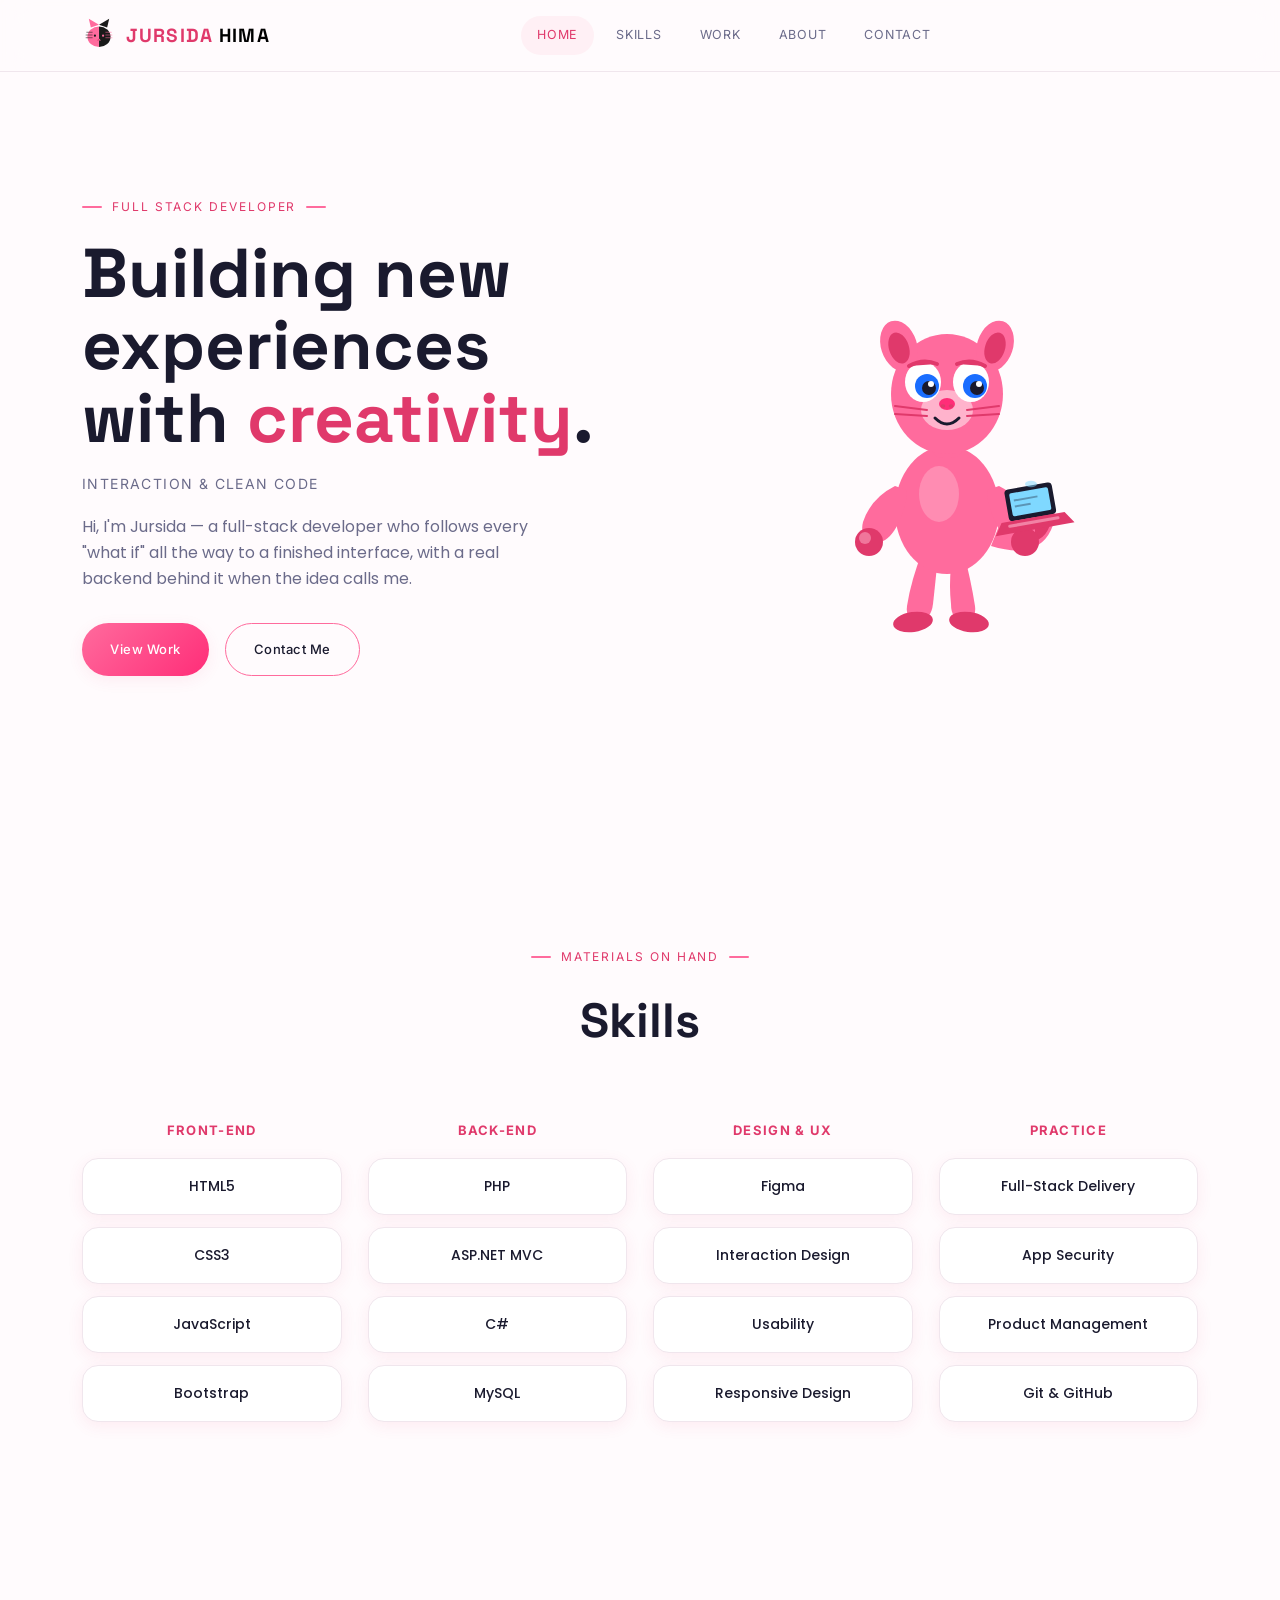
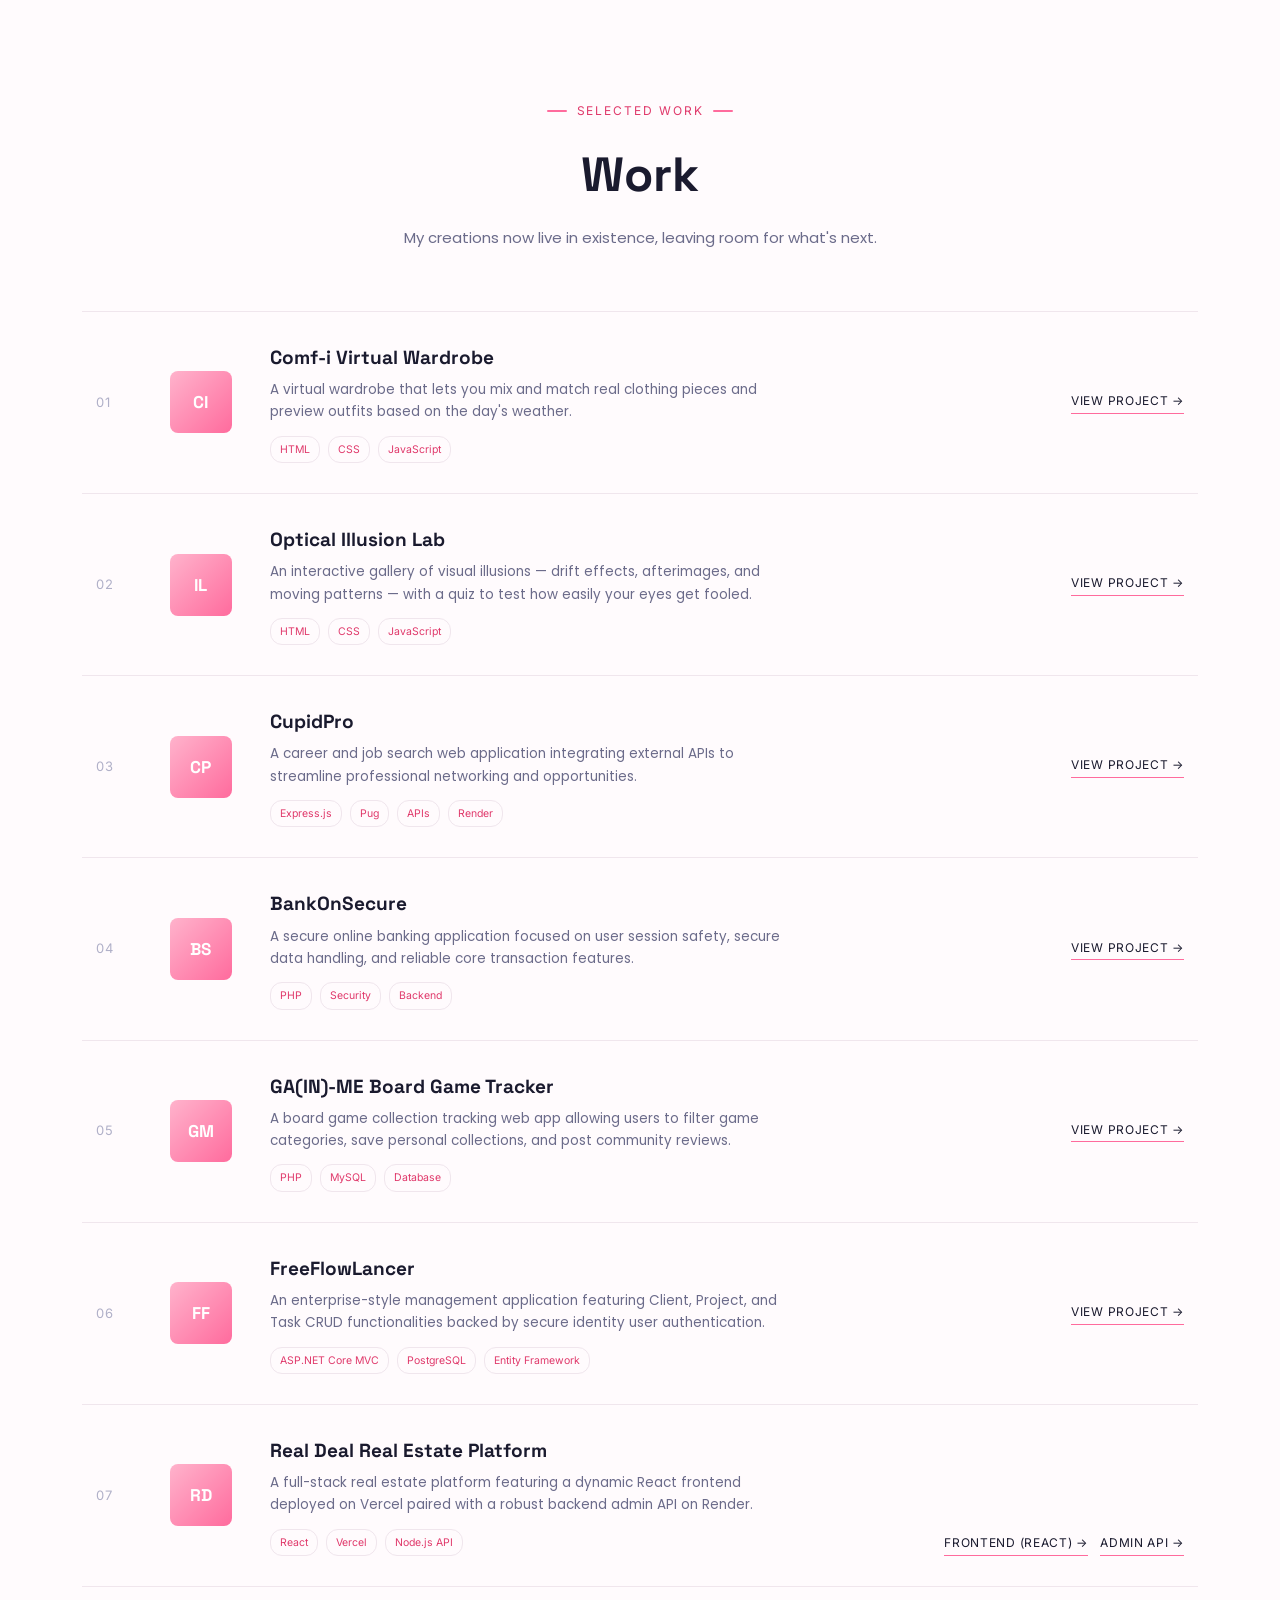
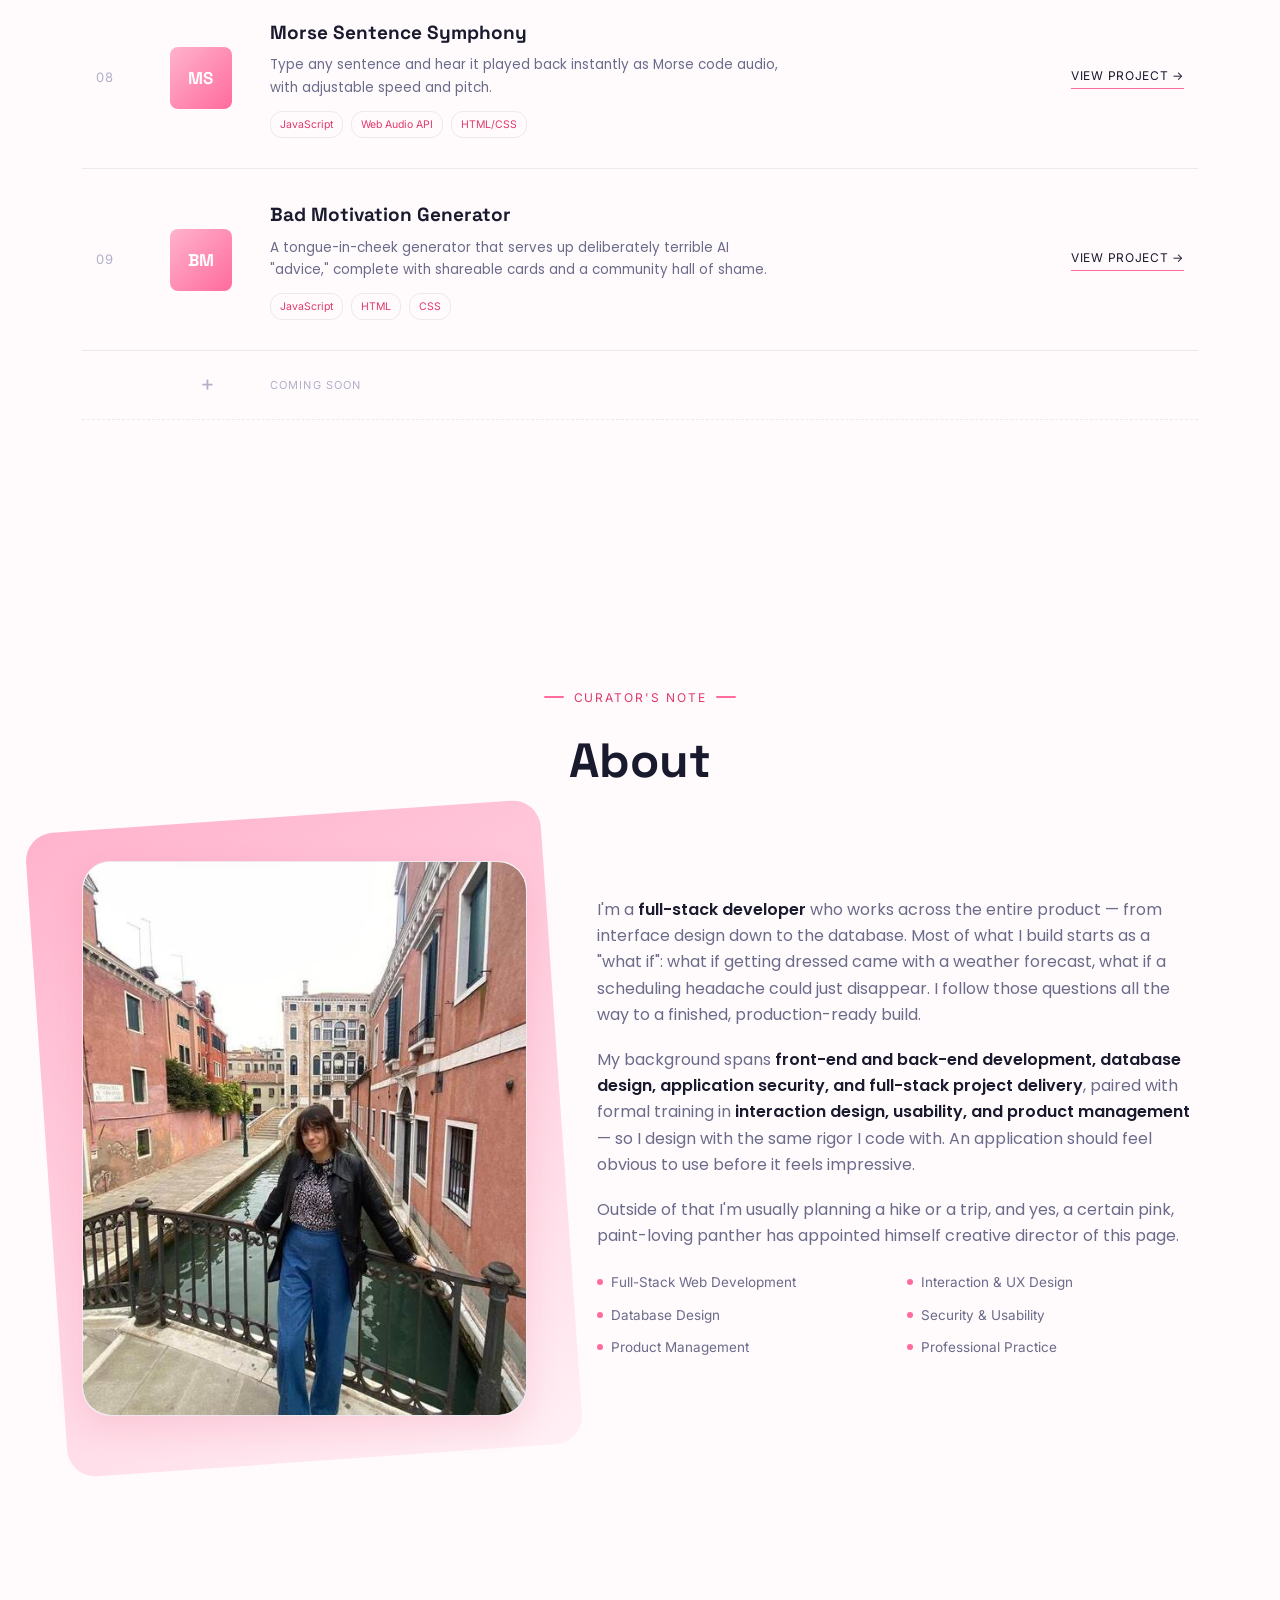
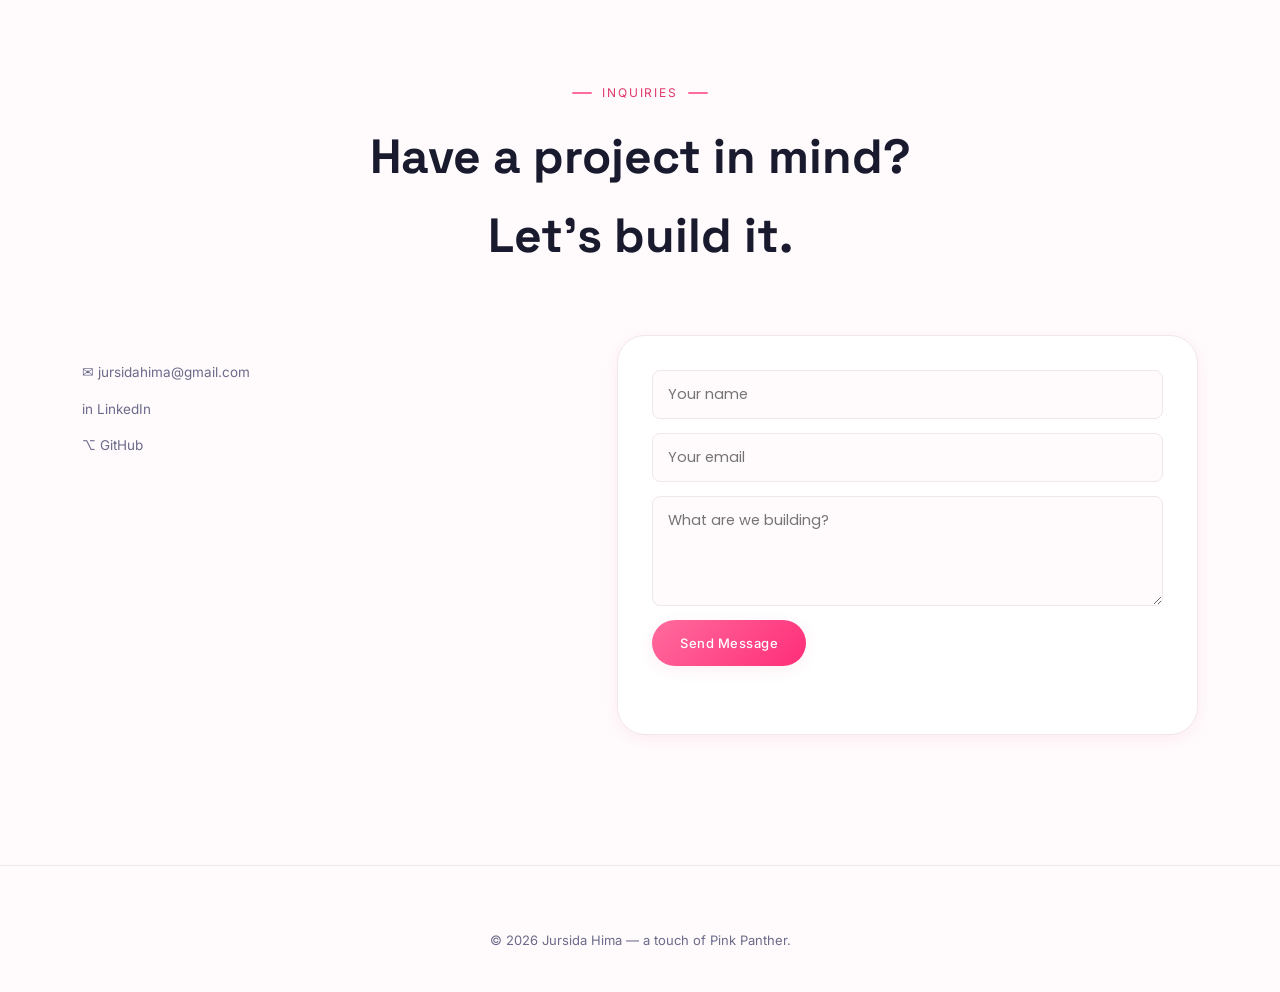
==== commit c6348d0b: "Change place of About page" ====
--- a/js/index.html
+++ b/js/index.html
@@ -4,7 +4,6 @@
     <meta charset="UTF-8" />
     <title>Jursida Hima — Portfolio</title>
 
-    <!-- Fonts -->
     <link rel="preconnect" href="https://fonts.googleapis.com" />
     <link rel="preconnect" href="https://fonts.gstatic.com" crossorigin />
     <link
@@ -12,7 +11,6 @@
       rel="stylesheet"
     />
 
-    <!-- Stylesheets -->
     <link rel="stylesheet" href="css/style.css" />
     <link rel="stylesheet" href="css/animations.css" />
     <link rel="stylesheet" href="css/responsive.css" />
@@ -35,7 +33,6 @@
       >Skip to content</a
     >
 
-    <!--  Loading screen  -->
     <div id="loading-screen">
       <h1 class="loader-title">
         <span style="animation-delay: 0.05s">J</span
@@ -49,11 +46,6 @@
       <div class="loader-bar-track"><div class="loader-bar"></div></div>
     </div>
 
-    <!--  Custom cursor  -->
-    <!-- <div id="cursor-dot" aria-hidden="true"></div>
-<div id="cursor-ring" aria-hidden="true"></div> -->
-
-    <!--  Paint wipe overlay (plays on nav navigation)  -->
     <div id="paint-overlay" aria-hidden="true">
       <svg viewBox="0 0 400 800" preserveAspectRatio="none">
         <defs>
@@ -70,7 +62,6 @@
       </svg>
     </div>
 
-    <!--  Nav  -->
     <header id="main-nav">
       <div class="nav-inner">
         <a href="#home" class="brand" data-section="home">
@@ -87,9 +78,7 @@
           <li>
             <a href="#home" class="nav-link active" data-section="home">Home</a>
           </li>
-          <li>
-            <a href="#about" class="nav-link" data-section="about">About</a>
-          </li>
+
           <li>
             <a href="#skills" class="nav-link" data-section="skills">Skills</a>
           </li>
@@ -97,6 +86,9 @@
             <a href="#portfolio" class="nav-link" data-section="portfolio"
               >Work</a
             >
+          </li>
+          <li>
+            <a href="#about" class="nav-link" data-section="about">About</a>
           </li>
           <li>
             <a href="#contact" class="nav-link" data-section="contact"
@@ -119,7 +111,6 @@
     </header>
 
     <main>
-      <!--  Home  -->
       <section id="home" class="section">
         <div class="wrap home-grid">
           <div class="home-copy">
@@ -160,7 +151,285 @@
         </div>
       </section>
 
-      <!--  About  -->
+      <section id="skills" class="section">
+        <div class="wrap">
+          <div class="section-head" data-reveal>
+            <span class="eyebrow">Materials on hand</span>
+            <h2>Skills</h2>
+          </div>
+          <div class="skill-cols" data-reveal>
+            <div class="skill-cat">
+              <h3>Front-End</h3>
+              <div class="skill-card">HTML5</div>
+              <div class="skill-card">CSS3</div>
+              <div class="skill-card">JavaScript</div>
+              <div class="skill-card">Bootstrap</div>
+            </div>
+            <div class="skill-cat">
+              <h3>Back-End</h3>
+              <div class="skill-card">PHP</div>
+              <div class="skill-card">ASP.NET MVC</div>
+              <div class="skill-card">C#</div>
+              <div class="skill-card">MySQL</div>
+            </div>
+            <div class="skill-cat">
+              <h3>Design &amp; UX</h3>
+              <div class="skill-card">Figma</div>
+              <div class="skill-card">Interaction Design</div>
+              <div class="skill-card">Usability</div>
+              <div class="skill-card">Responsive Design</div>
+            </div>
+            <div class="skill-cat">
+              <h3>Practice</h3>
+              <div class="skill-card">Full-Stack Delivery</div>
+              <div class="skill-card">App Security</div>
+              <div class="skill-card">Product Management</div>
+              <div class="skill-card">Git &amp; GitHub</div>
+            </div>
+          </div>
+        </div>
+      </section>
+
+      <section id="portfolio" class="section">
+        <div class="wrap">
+          <div class="section-head" data-reveal>
+            <span class="eyebrow">Selected work</span>
+            <h2>Work</h2>
+            <p>
+              My creations now live in existence, leaving room for what's next.
+            </p>
+          </div>
+          <div class="grid-projects" data-reveal>
+            <div class="project-card">
+              <span class="project-index">01</span>
+              <div class="project-thumb">CI</div>
+              <div class="project-info">
+                <h3>Comf-i Virtual Wardrobe</h3>
+                <p>
+                  A virtual wardrobe that lets you mix and match real clothing
+                  pieces and preview outfits based on the day's weather.
+                </p>
+                <div class="tag-row">
+                  <span>HTML</span><span>CSS</span><span>JavaScript</span>
+                </div>
+              </div>
+              <a
+                class="project-link"
+                href="https://jursidahima.github.io/Comf-i/"
+                target="_blank"
+                rel="noopener"
+                >View Project →</a
+              >
+            </div>
+
+            <div class="project-card">
+              <span class="project-index">02</span>
+              <div class="project-thumb">IL</div>
+              <div class="project-info">
+                <h3>Optical Illusion Lab</h3>
+                <p>
+                  An interactive gallery of visual illusions — drift effects,
+                  afterimages, and moving patterns — with a quiz to test how
+                  easily your eyes get fooled.
+                </p>
+                <div class="tag-row">
+                  <span>HTML</span><span>CSS</span><span>JavaScript</span>
+                </div>
+              </div>
+              <a
+                class="project-link"
+                href="https://jursidahima.github.io/optical-illusion/"
+                target="_blank"
+                rel="noopener"
+                >View Project →</a
+              >
+            </div>
+
+            <div class="project-card">
+              <span class="project-index">03</span>
+              <div class="project-thumb">CP</div>
+              <div class="project-info">
+                <h3>CupidPro</h3>
+                <p>
+                  A career and job search web application integrating external
+                  APIs to streamline professional networking and opportunities.
+                </p>
+                <div class="tag-row">
+                  <span>Express.js</span><span>Pug</span><span>APIs</span
+                  ><span>Render</span>
+                </div>
+              </div>
+              <a
+                class="project-link"
+                href="https://cupidpro.onrender.com/"
+                target="_blank"
+                rel="noopener"
+                >View Project →</a
+              >
+            </div>
+
+            <div class="project-card">
+              <span class="project-index">04</span>
+              <div class="project-thumb">BS</div>
+              <div class="project-info">
+                <h3>BankOnSecure</h3>
+                <p>
+                  A secure online banking application focused on user session
+                  safety, secure data handling, and reliable core transaction
+                  features.
+                </p>
+                <div class="tag-row">
+                  <span>PHP</span><span>Security</span><span>Backend</span>
+                </div>
+              </div>
+              <a
+                class="project-link"
+                href="https://bankonsecure.infy.click/"
+                target="_blank"
+                rel="noopener"
+                >View Project →</a
+              >
+            </div>
+
+            <div class="project-card">
+              <span class="project-index">05</span>
+              <div class="project-thumb">GM</div>
+              <div class="project-info">
+                <h3>GA(IN)-ME Board Game Tracker</h3>
+                <p>
+                  A board game collection tracking web app allowing users to
+                  filter game categories, save personal collections, and post
+                  community reviews.
+                </p>
+                <div class="tag-row">
+                  <span>PHP</span><span>MySQL</span><span>Database</span>
+                </div>
+              </div>
+              <a
+                class="project-link"
+                href="https://gainme.my-board.org/"
+                target="_blank"
+                rel="noopener"
+                >View Project →</a
+              >
+            </div>
+
+            <div class="project-card">
+              <span class="project-index">06</span>
+              <div class="project-thumb">FF</div>
+              <div class="project-info">
+                <h3>FreeFlowLancer</h3>
+                <p>
+                  An enterprise-style management application featuring Client,
+                  Project, and Task CRUD functionalities backed by secure
+                  identity user authentication.
+                </p>
+                <div class="tag-row">
+                  <span>ASP.NET Core MVC</span><span>PostgreSQL</span
+                  ><span>Entity Framework</span>
+                </div>
+              </div>
+              <a
+                class="project-link"
+                href="https://student-freeflowlancer-last-2-e3c7.classdev.courses/"
+                target="_blank"
+                rel="noopener"
+                >View Project →</a
+              >
+            </div>
+
+            <div class="project-card">
+              <span class="project-index">07</span>
+              <div class="project-thumb">RD</div>
+              <div class="project-info">
+                <h3>Real Deal Real Estate Platform</h3>
+                <p>
+                  A full-stack real estate platform featuring a dynamic React
+                  frontend deployed on Vercel paired with a robust backend admin
+                  API on Render.
+                </p>
+                <div class="tag-row">
+                  <span>React</span><span>Vercel</span><span>Node.js API</span>
+                </div>
+              </div>
+              <div
+                style="
+                  display: flex;
+                  gap: 12px;
+                  margin-top: auto;
+                  flex-wrap: wrap;
+                "
+              >
+                <a
+                  class="project-link"
+                  href="https://realdeal-frontend.vercel.app"
+                  target="_blank"
+                  rel="noopener"
+                  >Frontend (React) →</a
+                >
+                <a
+                  class="project-link"
+                  href="https://real-deal-admin.onrender.com"
+                  target="_blank"
+                  rel="noopener"
+                  >Admin API →</a
+                >
+              </div>
+            </div>
+
+            <div class="project-card">
+              <span class="project-index">08</span>
+              <div class="project-thumb">MS</div>
+              <div class="project-info">
+                <h3>Morse Sentence Symphony</h3>
+                <p>
+                  Type any sentence and hear it played back instantly as Morse
+                  code audio, with adjustable speed and pitch.
+                </p>
+                <div class="tag-row">
+                  <span>JavaScript</span><span>Web Audio API</span
+                  ><span>HTML/CSS</span>
+                </div>
+              </div>
+              <a
+                class="project-link"
+                href="https://jursidahima.github.io/morse-symphony/"
+                target="_blank"
+                rel="noopener"
+                >View Project →</a
+              >
+            </div>
+
+            <div class="project-card">
+              <span class="project-index">09</span>
+              <div class="project-thumb">BM</div>
+              <div class="project-info">
+                <h3>Bad Motivation Generator</h3>
+                <p>
+                  A tongue-in-cheek generator that serves up deliberately
+                  terrible AI "advice," complete with shareable cards and a
+                  community hall of shame.
+                </p>
+                <div class="tag-row">
+                  <span>JavaScript</span><span>HTML</span><span>CSS</span>
+                </div>
+              </div>
+              <a
+                class="project-link"
+                href="https://jursidahima.github.io/Bad-Motivation-Generator/"
+                target="_blank"
+                rel="noopener"
+                >View Project →</a
+              >
+            </div>
+
+            <div class="project-soon">
+              <span class="plus">+</span><span>Coming Soon</span>
+            </div>
+          </div>
+        </div>
+      </section>
+
       <section id="about" class="section">
         <div class="wrap">
           <div class="section-head" data-reveal>
@@ -222,288 +491,6 @@
         </div>
       </section>
 
-      <!--  Skills  -->
-      <section id="skills" class="section">
-        <div class="wrap">
-          <div class="section-head" data-reveal>
-            <span class="eyebrow">Materials on hand</span>
-            <h2>Skills</h2>
-          </div>
-          <div class="skill-cols" data-reveal>
-            <div class="skill-cat">
-              <h3>Front-End</h3>
-              <div class="skill-card">HTML5</div>
-              <div class="skill-card">CSS3</div>
-              <div class="skill-card">JavaScript</div>
-              <div class="skill-card">Bootstrap</div>
-            </div>
-            <div class="skill-cat">
-              <h3>Back-End</h3>
-              <div class="skill-card">PHP</div>
-              <div class="skill-card">ASP.NET MVC</div>
-              <div class="skill-card">C#</div>
-              <div class="skill-card">MySQL</div>
-            </div>
-            <div class="skill-cat">
-              <h3>Design &amp; UX</h3>
-              <div class="skill-card">Figma</div>
-              <div class="skill-card">Interaction Design</div>
-              <div class="skill-card">Usability</div>
-              <div class="skill-card">Responsive Design</div>
-            </div>
-            <div class="skill-cat">
-              <h3>Practice</h3>
-              <div class="skill-card">Full-Stack Delivery</div>
-              <div class="skill-card">App Security</div>
-              <div class="skill-card">Product Management</div>
-              <div class="skill-card">Git &amp; GitHub</div>
-            </div>
-          </div>
-        </div>
-      </section>
-
-      <!--  Portfolio  -->
-      <section id="portfolio" class="section">
-        <div class="wrap">
-          <div class="section-head" data-reveal>
-            <span class="eyebrow">Selected work</span>
-            <h2>Work</h2>
-            <p>
-              My creations now live in existence, leaving room for what's next.
-            </p>
-          </div>
-          <div class="grid-projects" data-reveal>
-            <div class="project-card">
-              <span class="project-index">01</span>
-              <div class="project-thumb">CI</div>
-              <div class="project-info">
-                <h3>Comf-i Virtual Wardrobe</h3>
-                <p>
-                  A virtual wardrobe that lets you mix and match real clothing
-                  pieces and preview outfits based on the day's weather.
-                </p>
-                <div class="tag-row">
-                  <span>HTML</span><span>CSS</span><span>JavaScript</span>
-                </div>
-              </div>
-              <a
-                class="project-link"
-                href="https://jursidahima.github.io/Comf-i/"
-                target="_blank"
-                rel="noopener"
-                >View Project →</a
-              >
-            </div>
-
-            <div class="project-card">
-              <span class="project-index">02</span>
-              <div class="project-thumb">IL</div>
-              <div class="project-info">
-                <h3>Optical Illusion Lab</h3>
-                <p>
-                  An interactive gallery of visual illusions — drift effects,
-                  afterimages, and moving patterns — with a quiz to test how
-                  easily your eyes get fooled.
-                </p>
-                <div class="tag-row">
-                  <span>HTML</span><span>CSS</span><span>JavaScript</span>
-                </div>
-              </div>
-              <a
-                class="project-link"
-                href="https://jursidahima.github.io/optical-illusion/"
-                target="_blank"
-                rel="noopener"
-                >View Project →</a
-              >
-            </div>
-
-            <div class="project-card">
-              <span class="project-index">03</span>
-              <div class="project-thumb">CP</div>
-              <div class="project-info">
-                <h3>CupidPro</h3>
-                <p>
-                  A career and job search web application integrating external
-                  APIs to streamline professional networking and opportunities.
-                </p>
-                <div class="tag-row">
-                  <span>Express.js</span><span>Pug</span><span>APIs</span
-                  ><span>Render</span>
-                </div>
-              </div>
-              <a
-                class="project-link"
-                href="https://cupidpro.onrender.com/"
-                target="_blank"
-                rel="noopener"
-                >View Project →</a
-              >
-            </div>
-
-            <div class="project-card">
-              <span class="project-index">04</span>
-              <div class="project-thumb">BS</div>
-              <div class="project-info">
-                <h3>BankOnSecure</h3>
-                <p>
-                  A secure online banking application focused on user session
-                  safety, secure data handling, and reliable core transaction
-                  features.
-                </p>
-                <div class="tag-row">
-                  <span>PHP</span><span>Security</span><span>Backend</span>
-                </div>
-              </div>
-              <a
-                class="project-link"
-                href="https://bankonsecure.infy.click/"
-                target="_blank"
-                rel="noopener"
-                >View Project →</a
-              >
-            </div>
-
-            <div class="project-card">
-              <span class="project-index">05</span>
-              <div class="project-thumb">GM</div>
-              <div class="project-info">
-                <h3>GA(IN)-ME Board Game Tracker</h3>
-                <p>
-                  A board game collection tracking web app allowing users to
-                  filter game categories, save personal collections, and post
-                  community reviews.
-                </p>
-                <div class="tag-row">
-                  <span>PHP</span><span>MySQL</span><span>Database</span>
-                </div>
-              </div>
-              <a
-                class="project-link"
-                href="https://gainme.my-board.org/"
-                target="_blank"
-                rel="noopener"
-                >View Project →</a
-              >
-            </div>
-
-            <div class="project-card">
-              <span class="project-index">06</span>
-              <div class="project-thumb">FF</div>
-              <div class="project-info">
-                <h3>FreeFlowLancer</h3>
-                <p>
-                  An enterprise-style management application featuring Client,
-                  Project, and Task CRUD functionalities backed by secure
-                  identity user authentication.
-                </p>
-                <div class="tag-row">
-                  <span>ASP.NET Core MVC</span><span>PostgreSQL</span
-                  ><span>Entity Framework</span>
-                </div>
-              </div>
-              <a
-                class="project-link"
-                href="https://student-freeflowlancer-last-2-e3c7.classdev.courses/"
-                target="_blank"
-                rel="noopener"
-                >View Project →</a
-              >
-            </div>
-
-            <div class="project-card">
-              <span class="project-index">07</span>
-              <div class="project-thumb">RD</div>
-              <div class="project-info">
-                <h3>Real Deal Real Estate Platform</h3>
-                <p>
-                  A full-stack real estate platform featuring a dynamic React
-                  frontend deployed on Vercel paired with a robust backend admin
-                  API on Render.
-                </p>
-                <div class="tag-row">
-                  <span>React</span><span>Vercel</span><span>Node.js API</span>
-                </div>
-              </div>
-              <div
-                style="
-                  display: flex;
-                  gap: 12px;
-                  margin-top: auto;
-                  flex-wrap: wrap;
-                "
-              >
-                <a
-                  class="project-link"
-                  href="https://realdeal-frontend.vercel.app"
-                  target="_blank"
-                  rel="noopener"
-                  >Frontend (React) →</a
-                >
-                <a
-                  class="project-link"
-                  href="https://real-deal-admin.onrender.com"
-                  target="_blank"
-                  rel="noopener"
-                  >Admin API →</a
-                >
-              </div>
-            </div>
-
-            <div class="project-card">
-              <span class="project-index">08</span>
-              <div class="project-thumb">MS</div>
-              <div class="project-info">
-                <h3>Morse Sentence Symphony</h3>
-                <p>
-                  Type any sentence and hear it played back instantly as Morse
-                  code audio, with adjustable speed and pitch.
-                </p>
-                <div class="tag-row">
-                  <span>JavaScript</span><span>Web Audio API</span
-                  ><span>HTML/CSS</span>
-                </div>
-              </div>
-              <a
-                class="project-link"
-                href="https://jursidahima.github.io/morse-symphony/"
-                target="_blank"
-                rel="noopener"
-                >View Project →</a
-              >
-            </div>
-
-            <div class="project-card">
-              <span class="project-index">09</span>
-              <div class="project-thumb">BM</div>
-              <div class="project-info">
-                <h3>Bad Motivation Generator</h3>
-                <p>
-                  A tongue-in-cheek generator that serves up deliberately
-                  terrible AI "advice," complete with shareable cards and a
-                  community hall of shame.
-                </p>
-                <div class="tag-row">
-                  <span>JavaScript</span><span>HTML</span><span>CSS</span>
-                </div>
-              </div>
-              <a
-                class="project-link"
-                href="https://jursidahima.github.io/Bad-Motivation-Generator/"
-                target="_blank"
-                rel="noopener"
-                >View Project →</a
-              >
-            </div>
-
-            <div class="project-soon">
-              <span class="plus">+</span><span>Coming Soon</span>
-            </div>
-          </div>
-        </div>
-      </section>
-
-      <!--  Contact  -->
       <section id="contact" class="section">
         <div class="wrap">
           <div class="section-head" data-reveal>
